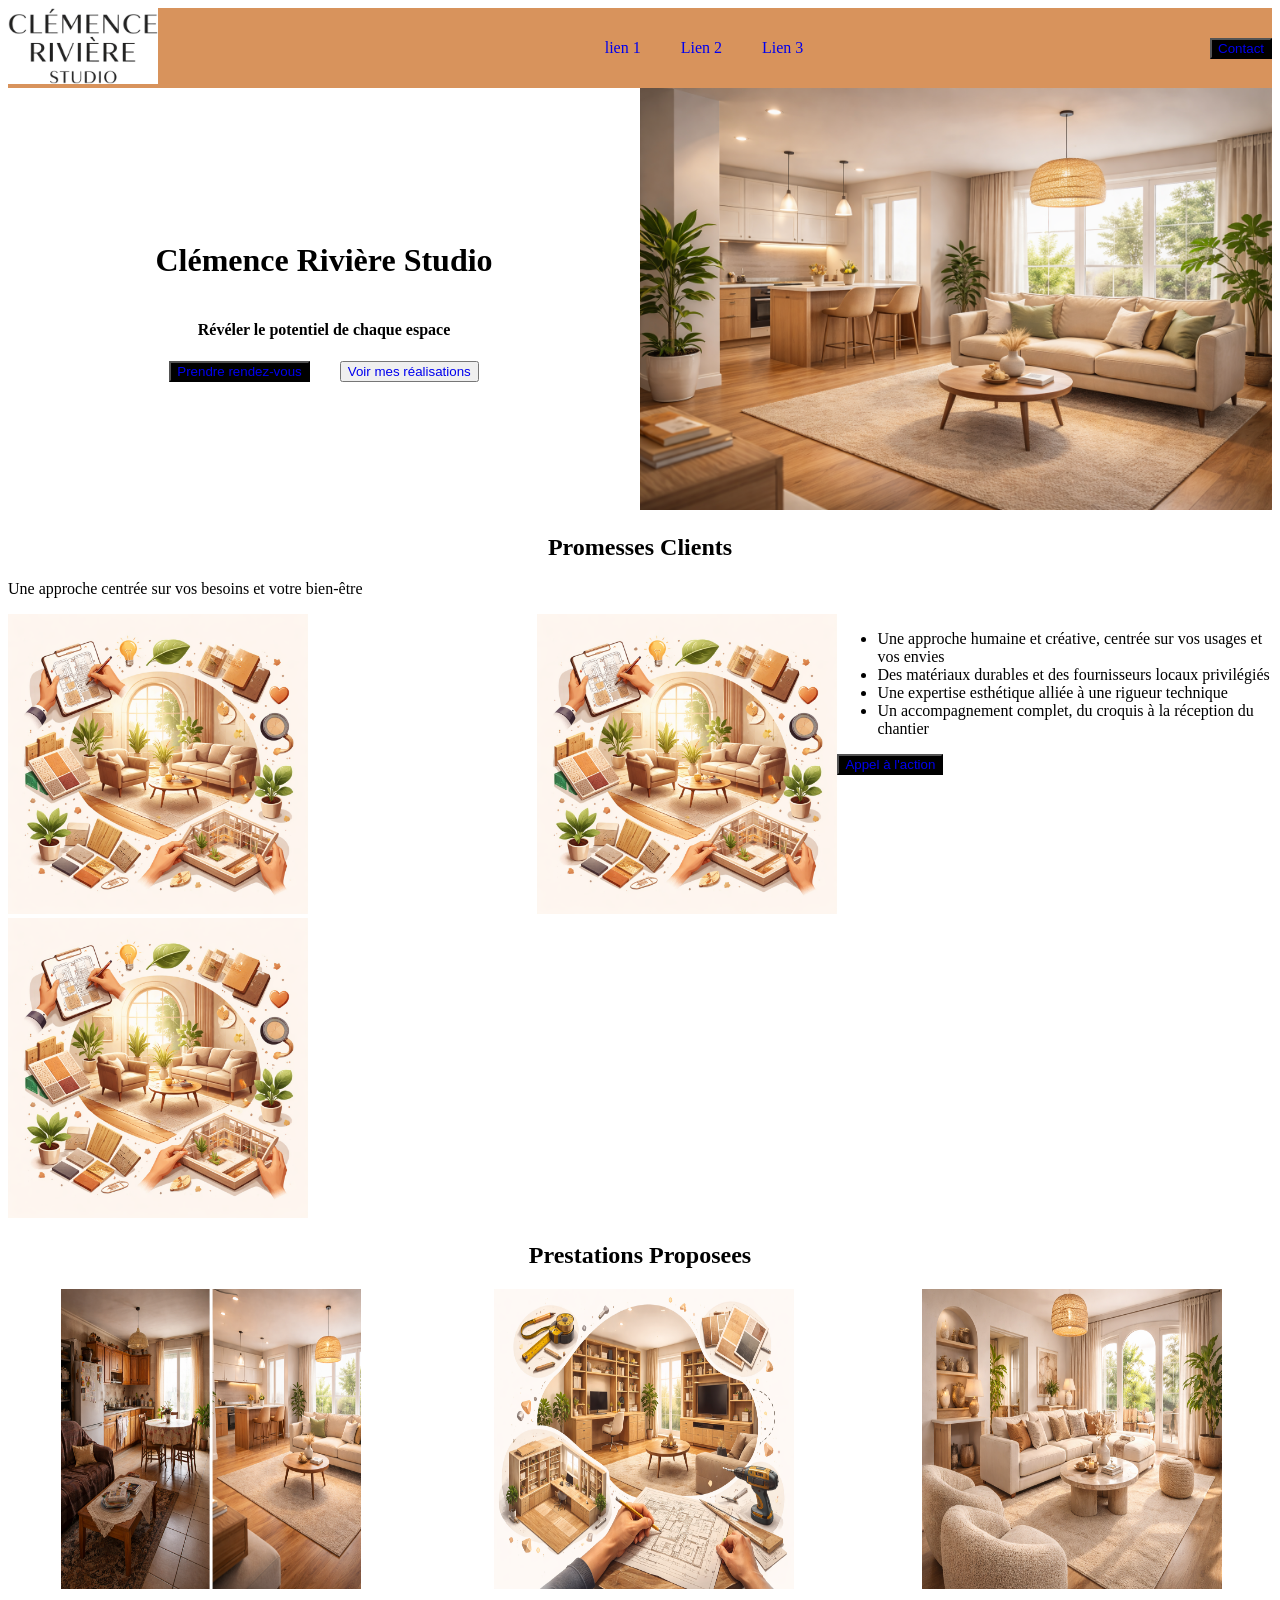
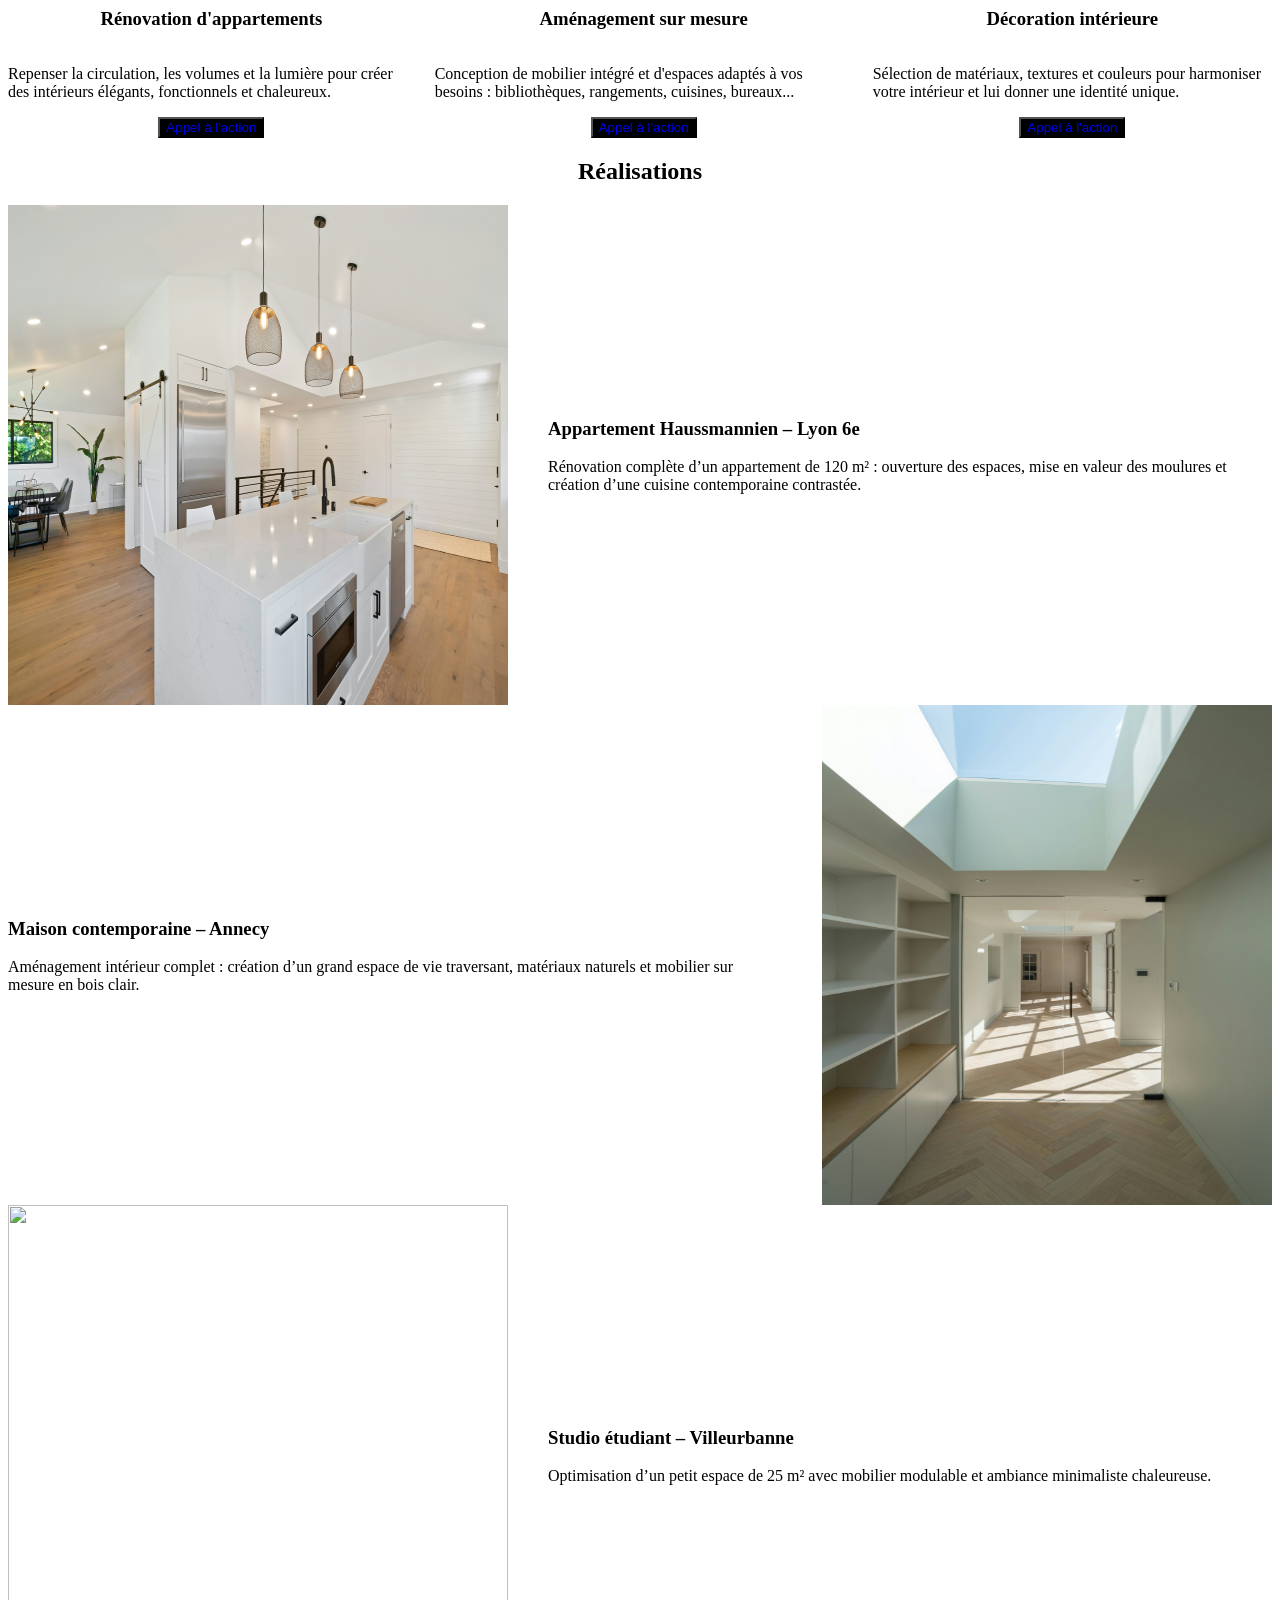
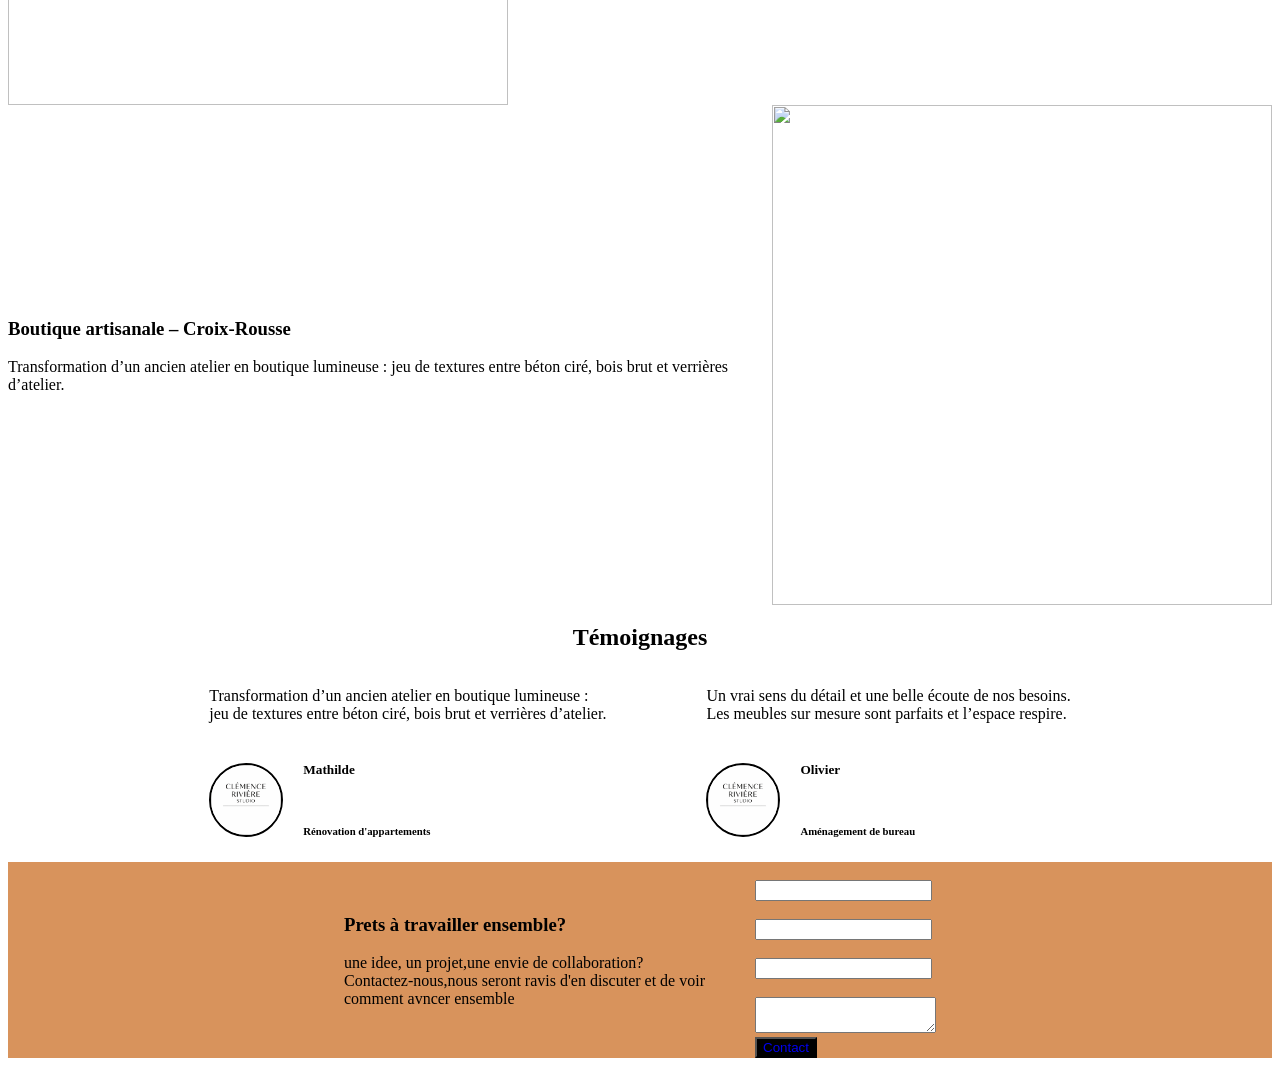
==== index.html @ 6f2c82a1 "UPDAT modification" ====
<!DOCTYPE html>
<html lang="en">

<head>
    <meta charset="UTF-8">
    <meta name="viewport" content="width=device-width, initial-scale=1.0">
    <title>Architecte d'intérieur
    </title>
    <link rel="stylesheet" href="style.css">
</head>

<body>
    <nav>
        <a href="">
            <img class="logo" src="assets/b04caaa8-b383-4279-b4bc-0460bbac8367.jpg" alt="">
        </a>
        <ul>
            <li><a href="#">lien 1</a></li>
            <li><a href="#">Lien 2</a></li>
            <li><a href="#">Lien 3</a></li>

        </ul>
        <button class="mk"><a href="#">Contact</a></button>
    </nav>

    <header>
        <div class="visuel">
            <h1>Clémence Rivière Studio</h1>
            <h4>Révéler le potentiel de chaque espace</h4>
            <div class="but">
                <button class="mk"><a href="#"> Prendre rendez-vous</a></button>
                <button><a href="#">Voir mes réalisations</a></button>
            </div>
        </div>
        <div  class="container-couverture">
            <img  class="couverture" src="assets/couverture.png" alt="">
        </div>

    </header>

    <main>
        <section>

            <h2>Promesses Clients</h2>
            <div class="pro-client">
            <p >Une approche centrée sur vos besoins et votre bien-être</p></div>
            <div class="prom-client">

                <div>
                    <img class="pc" src="assets/promesses.png" alt="">
                    <img class="pc" src="assets/promesses.png" alt="">
                </div>
                <img class="pc" src="assets/promesses.png" alt="">



                <div>
                    <ul>
                        <li>Une approche humaine et créative, centrée sur vos usages et vos envies</li>
                        <li>Des matériaux durables et des fournisseurs locaux privilégiés</li>
                        <li>Une expertise esthétique alliée à une rigueur technique</li>
                        <li>Un accompagnement complet, du croquis à la réception du chantier</li>
                    </ul>
                    <button class="mk"><a href="#"> Appel à l'action</a></button>
                </div>


            </div>
        </section>

        <section>
            <h2>Prestations Proposees</h2>
            <div class="latoile">
                <article class="card">
                    <img class="pc" src="assets/renovation.png" alt="">
                    <div class="fin">
                        <h3>Rénovation d'appartements</h3>
                        <p>Repenser la circulation, les volumes et la lumière pour créer des intérieurs élégants,
                            fonctionnels et chaleureux.</p>
                        <button class="mk"><a href="#"> Appel à l'action</a></button>
                    </div>




                </article>


                <article class="card">
                    <img class="pc" src="assets/amenagement.png" alt="">
                    <div class="fin">
                        <h3>Aménagement sur mesure</h3>
                        <p> Conception de mobilier intégré et d'espaces adaptés à vos besoins : bibliothèques,
                            rangements, cuisines, bureaux...</p>
                        <button class="mk"><a href="#"> Appel à l'action</a></button>

                    </div>




                </article>


                <article class="card">
                    <img class="pc" src="assets/decoration-interieur.png" alt="">
                    <div class="fin">
                        <h3>Décoration intérieure</h3>
                        <p>Sélection de matériaux, textures et couleurs pour harmoniser votre intérieur et lui donner
                            une identité unique.</p>
                        <button class="mk"><a href="#"> Appel à l'action</a></button>
                    </div>



                </article>




            </div>


        </section>




        <section>
            <h2>Réalisations</h2>

            <div class="r1">
                <img class="rphoto" src="assets/im3rd-media-FJZtZldA-uE-unsplash.jpg" alt="">
                <div class="m">
                    <h3>Appartement Haussmannien – Lyon 6e</h3>
                    <p>Rénovation complète d’un appartement de 120 m² : ouverture des espaces, mise en valeur des
                        moulures et création d’une cuisine contemporaine contrastée.</p>
                </div>


            </div>
            <div class="r1">
                <div class="m">
                    <h3> Maison contemporaine – Annecy</h3>
                    <p>Aménagement intérieur complet : création d’un grand espace de vie traversant, matériaux naturels
                        et mobilier sur mesure en bois clair.</p>
                </div>
                <img class="rphoto" src="assets/jean-luc-benazet-oOvzE2L-n1A-unsplash.jpg" alt="">



            </div>




            <div class="r1">
                <img class="rphoto" src="assets/hakim-menikh-lcoAS3tYlx4-unsplash.jpg" alt="">
                <div class="m">
                    <h3>Studio étudiant – Villeurbanne</h3>
                    <p>Optimisation d’un petit espace de 25 m² avec mobilier modulable et ambiance minimaliste
                        chaleureuse.</p>
                </div>
            </div>



            <div class="r1">
                <div class="m">
                    <h3> Boutique artisanale – Croix-Rousse</h3>
                    <p>Transformation d’un ancien atelier en boutique lumineuse : jeu de textures entre béton ciré, bois
                        brut et verrières d’atelier.</p>
                </div>
                <img class="rphoto" src="assets/tem-rysh-F6-U5fGAOik-unsplash.jpg" alt="">



            </div>










        </section>

        <section>
            <h2>Témoignages</h2>

            <div class="essaie">
                <div>
                    <p>Transformation d’un ancien atelier en boutique lumineuse : <br> jeu de textures entre béton ciré,
                        bois brut et verrières d’atelier.</p>


                    <div class="action">

                        <img id="avatar" src="assets/logo.png">
                        <div class="tem">
                            <h5>Mathilde</h5>
                            <h6>Rénovation d'appartements</h6>
                        </div>
                    </div>


                </div>

                <div>
                    <p>Un vrai sens du détail et une belle écoute de nos besoins. <br> Les meubles sur mesure sont
                        parfaits et l’espace respire.</p>


                    <div class="action">

                        <img id="avatar" src="assets/logo.png">
                        <div class="tem">
                            <h5>Olivier</h5>
                            <h6>Aménagement de bureau</h6>
                        </div>
                    </div>


                </div>

            </div>
        </section>


    </main>

    <footer>
        <div>
            <h3>Prets à travailler ensemble?</h3>
            <p>une idee, un projet,une envie de collaboration?<br>Contactez-nous,nous seront ravis d'en discuter et de
                voir <br>comment avncer ensemble </p>
        </div>

        <div>
            <form action="traitement" method="post">

                <label for="nom"></label><br>
                <input type="text" id="nom" name="nom"><br>
                <label for="telephone"></label><br>
                <input type="number"><br>

                <label for="email"></label><br>
                <input type="email" id="email" name="email"><br>

                <label for="message"></label><br>
                <textarea id="message" name="message"></textarea><br>
                <button class="mk"><a href="#">Contact</a></button>
        </div>


    </footer>



</body>

</html>
---- style.css ----
.logo {
    width: 150px;
    height: auto;
}


nav{

    background-color: #D8935C;
    display: flex;
   flex-direction: row;
   justify-content: space-between;
    align-items: center;
    padding: 0;
   

}

nav ul{
    display: flex;
    gap: 40px;
    list-style: none;
}
a{
    text-decoration: none;
}
.mk{
    background-color: black;
    color: white;
}
header{
    display: flex;
    align-items: center;
    justify-content: space-between;
}
.couverture{
  width:100%;
  height: 50%;
  
}
.but{
    display: flex;
    flex-direction: row;
    gap: 30px;
}
.visuel{
    display: flex;
    flex-direction: column;
    width: 100%;
   height: 50%;
   align-items: center;
}

 .container-couverture{
    width: 100%;
}
.pc{
    width: 300px;
    height: 300px;
}
h2{
    text-align: center;
}

.prom-client{
    display: flex;
    flex-direction: row;
}

.fin{
    display: flex;
flex-direction: column;
align-items: center;

}

.card{
    display: flex;
    flex-direction: column;
    align-items: center
}

.latoile{
    display: flex;
    flex-direction: row;
    gap: 20px;
}



.r1{
    display: flex;
    flex-direction: row;
    gap: 40px;
    align-items: center

}
.rphoto{
    width: 500px;
    height: 500px;
}


#avatar{
   width: 70px;
   border-radius: 50%;
   border: 2px solid black;
}



   .action{
    display: flex;
   flex-direction: row;
   align-items: center;
   gap: 20px;
   }

   .tem{
    display: flex;
    flex-direction: column;
   }

   .essaie{
    display: flex;   
    gap: 100px;
    justify-content: center;
   }


footer{
display: flex;
gap: 50px;
align-items: center;
    justify-content: center;
    background-color:  #D8935C;
}
.pro-client{
    align-items: center;
}
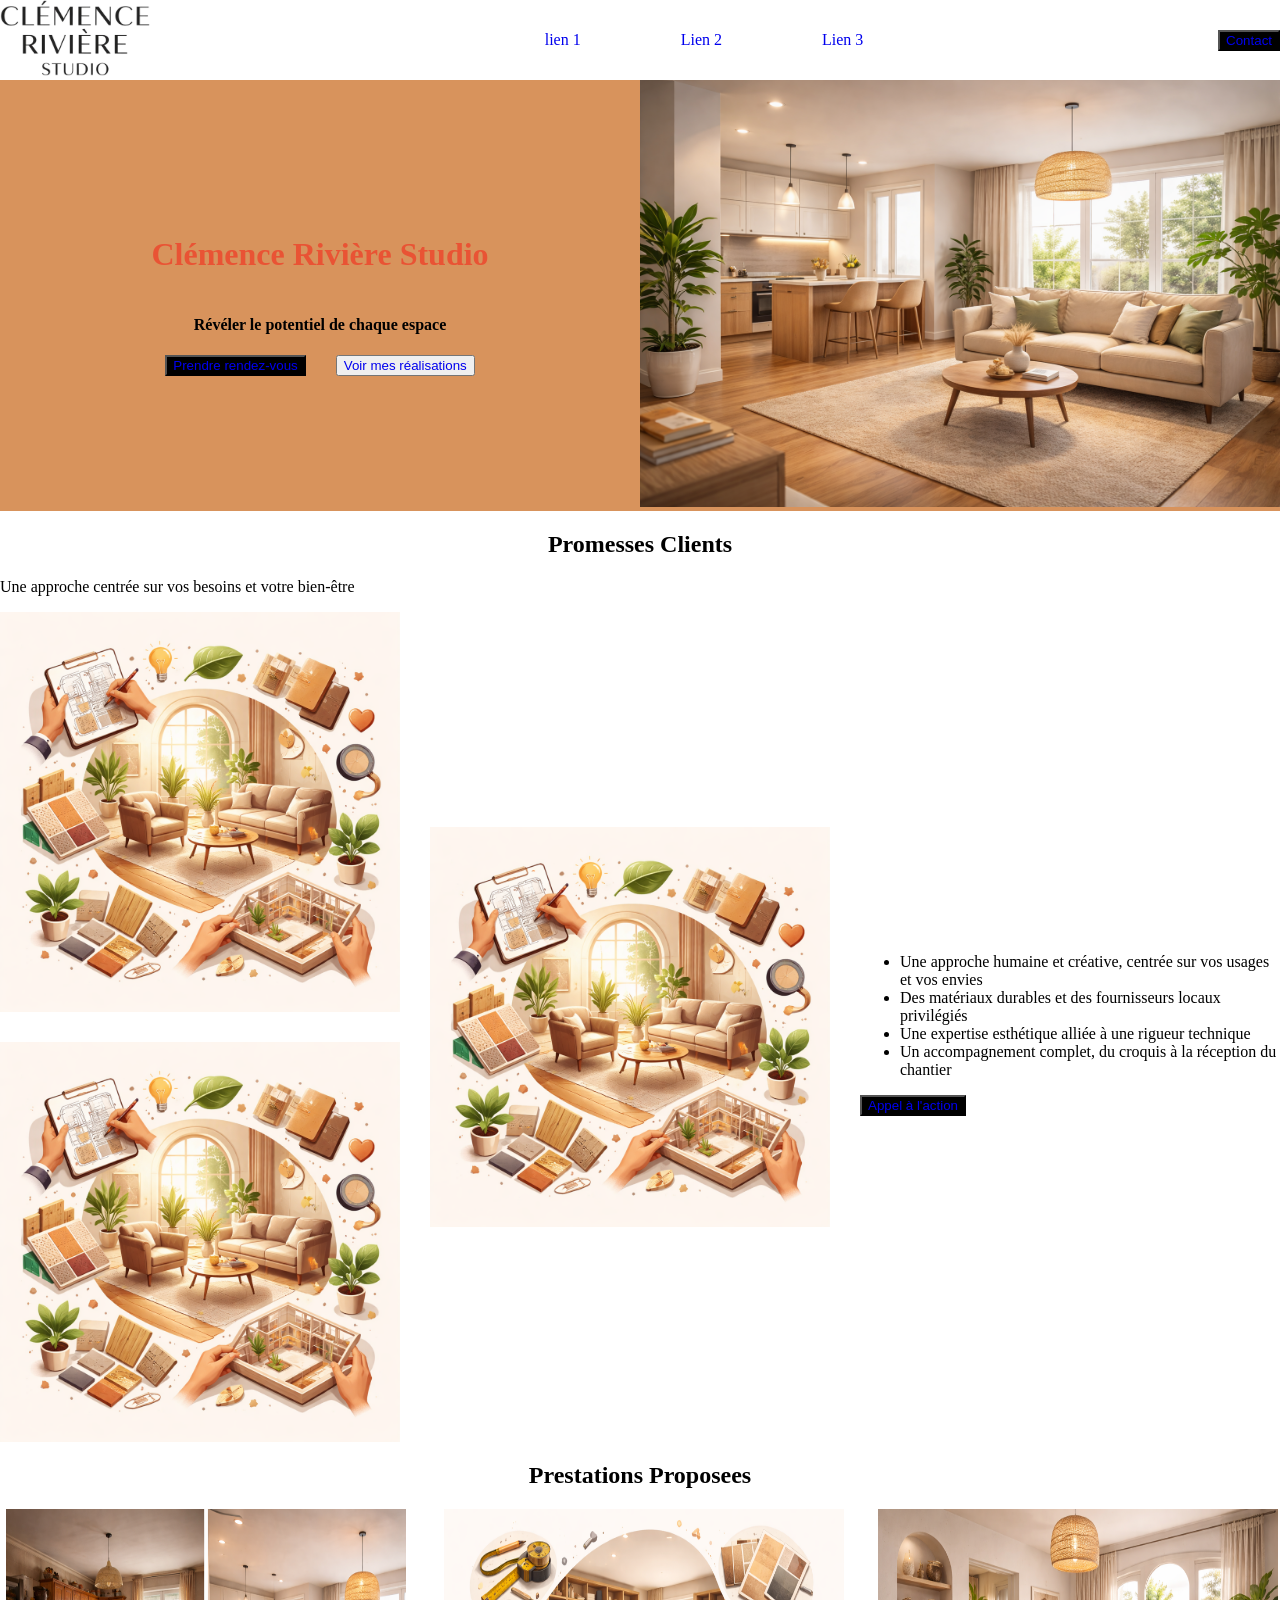
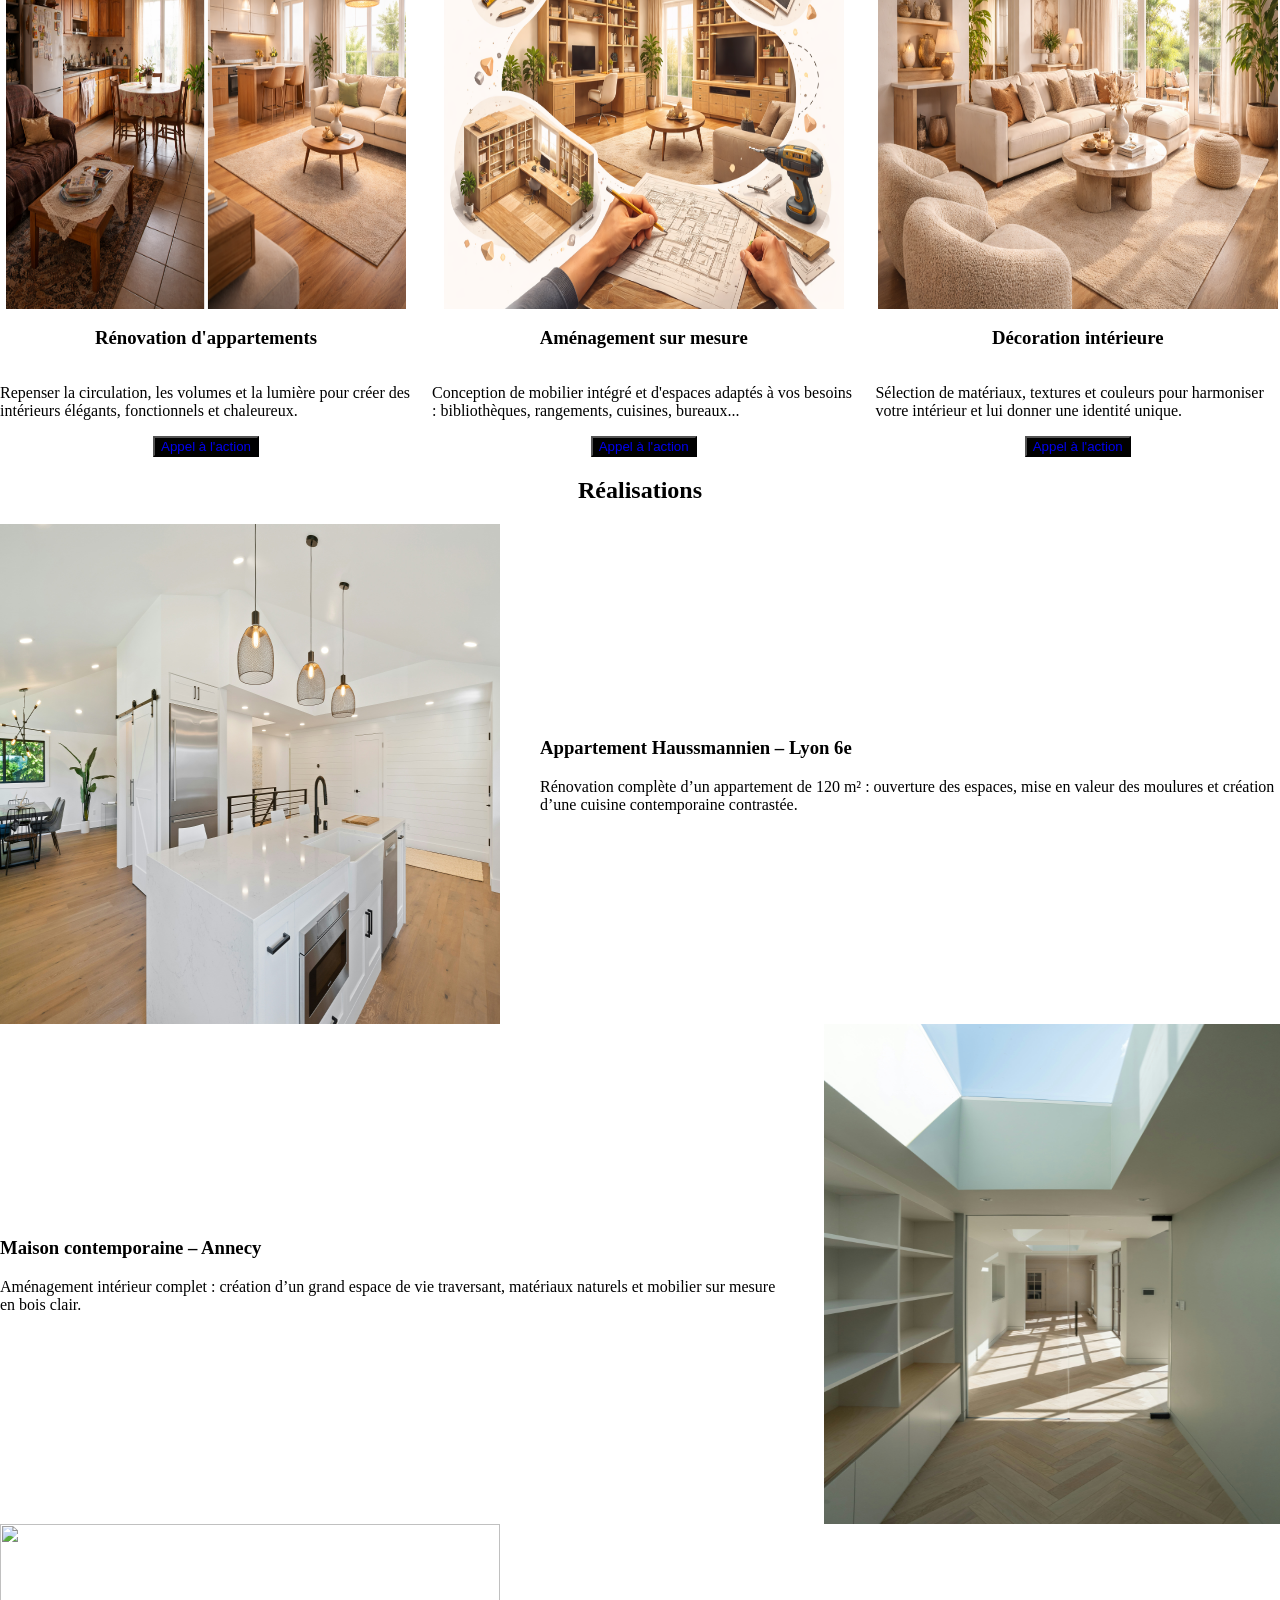
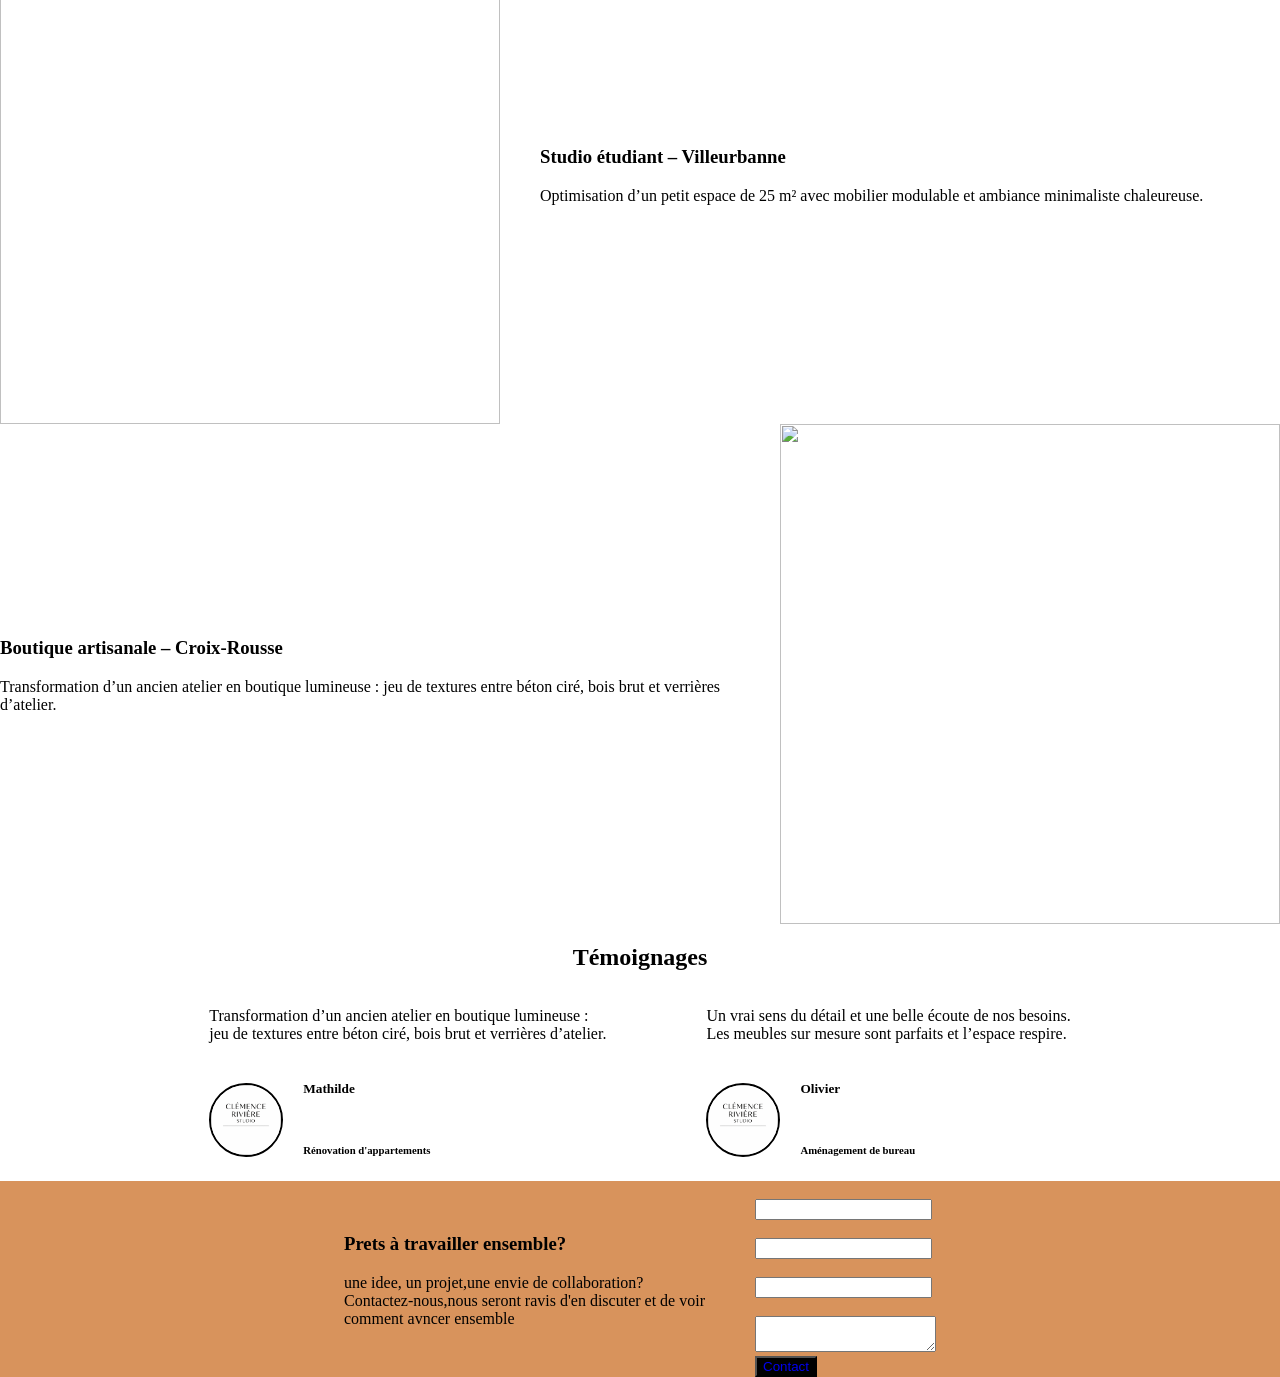
==== commit c9c2f775: "new" ====
--- a/index.html
+++ b/index.html
@@ -46,7 +46,7 @@
             <p >Une approche centrée sur vos besoins et votre bien-être</p></div>
             <div class="prom-client">
 
-                <div>
+                <div class="im-promesse">
                     <img class="pc" src="assets/promesses.png" alt="">
                     <img class="pc" src="assets/promesses.png" alt="">
                 </div>
--- a/style.css
+++ b/style.css
@@ -1,3 +1,14 @@
+body{
+    margin: 0;
+}
+
+h1,h2,h3,h4,h5,h6{
+    font-family: Cormorant Garamond;
+}
+header h1{
+    color: rgba(255, 0, 0, 0.436);
+}
+
 .logo {
     width: 150px;
     height: auto;
@@ -6,7 +17,7 @@
 
 nav{
 
-    background-color: #D8935C;
+   
     display: flex;
    flex-direction: row;
    justify-content: space-between;
@@ -18,7 +29,7 @@
 
 nav ul{
     display: flex;
-    gap: 40px;
+    gap: 100px;
     list-style: none;
 }
 a{
@@ -28,10 +39,14 @@
     background-color: black;
     color: white;
 }
+button: hover{
+    color:#D8935C ;
+}
 header{
     display: flex;
     align-items: center;
     justify-content: space-between;
+    background-color: #D8935C;
 }
 .couverture{
   width:100%;
@@ -55,8 +70,8 @@
     width: 100%;
 }
 .pc{
-    width: 300px;
-    height: 300px;
+    width: 400px;
+    height: 400px;
 }
 h2{
     text-align: center;
@@ -65,6 +80,13 @@
 .prom-client{
     display: flex;
     flex-direction: row;
+        align-items: center;
+        gap: 30px;
+}
+.im-promesse{
+    display: flex;
+    flex-direction: column;
+gap: 30px;
 }
 
 .fin{
@@ -137,4 +159,11 @@
 }
 .pro-client{
     align-items: center;
-}+}
+
+a:hover{
+    background-color: #D8935C;
+    
+}
+
+
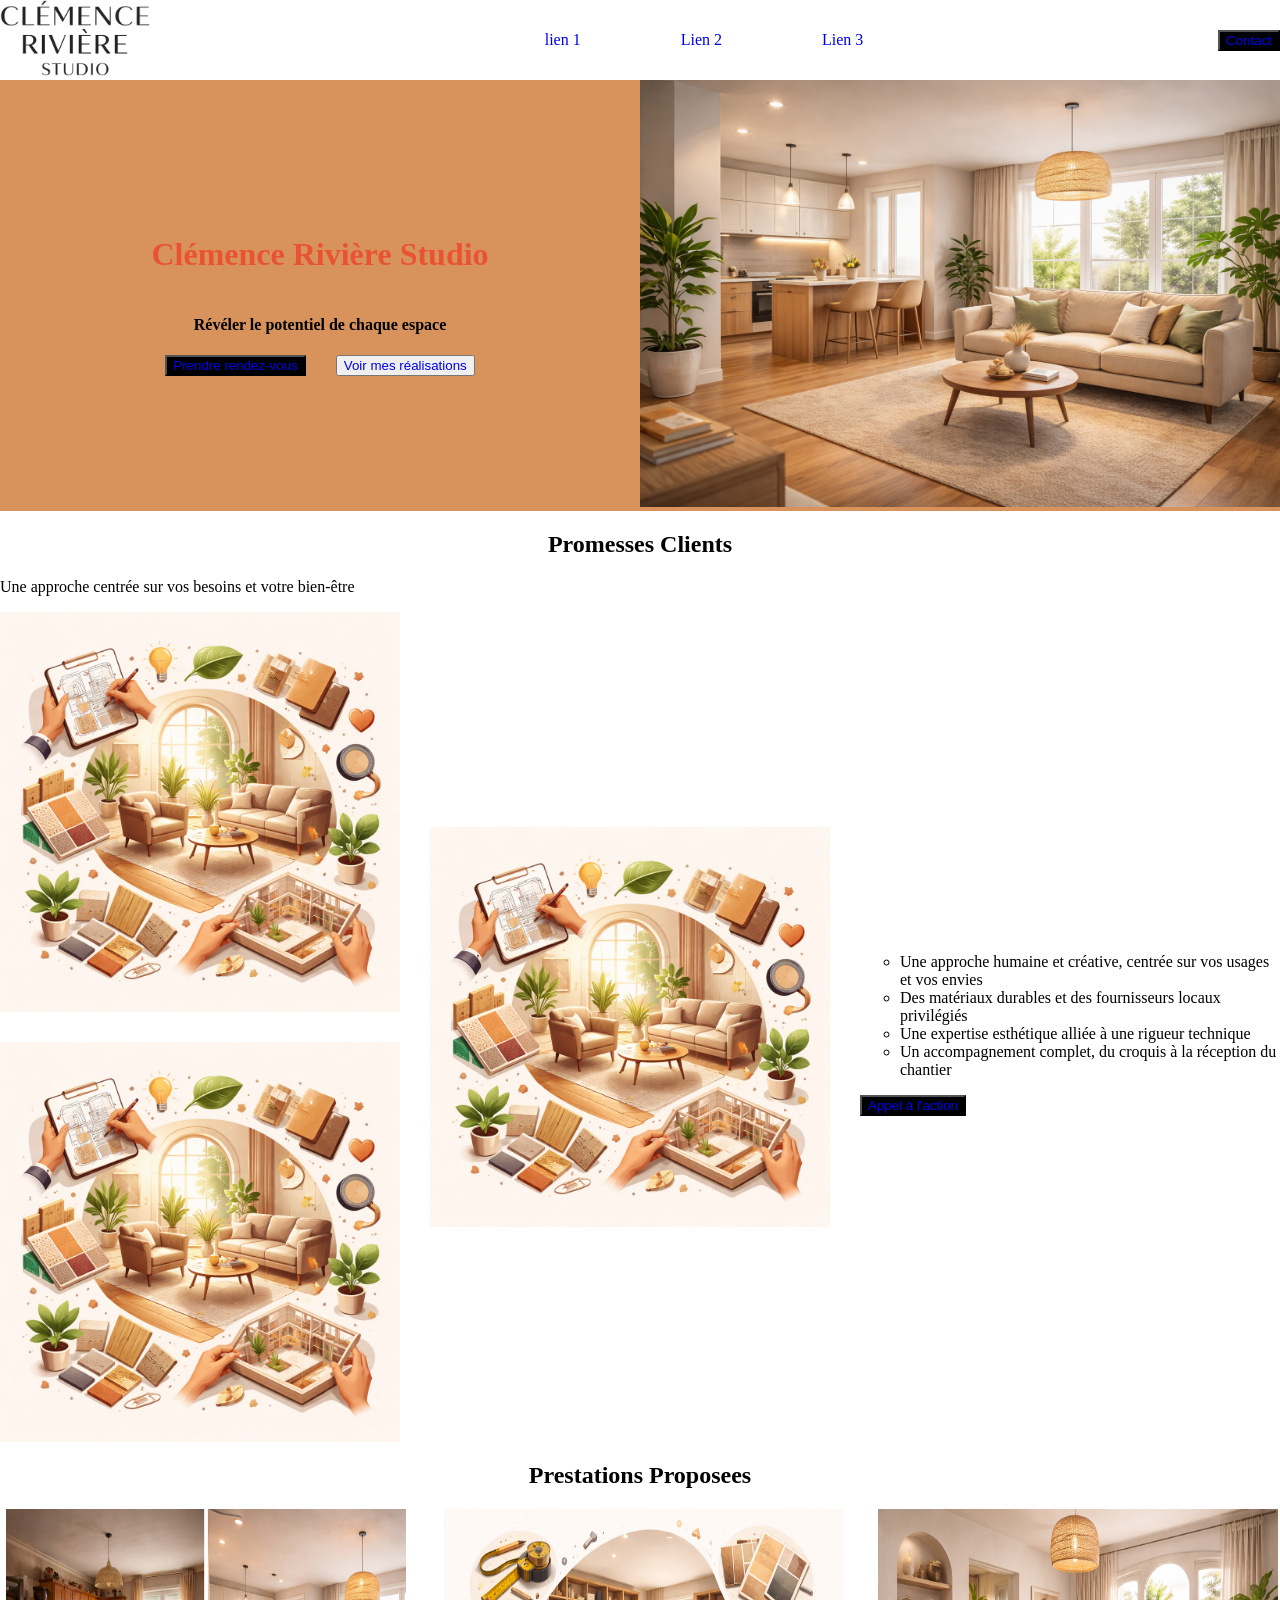
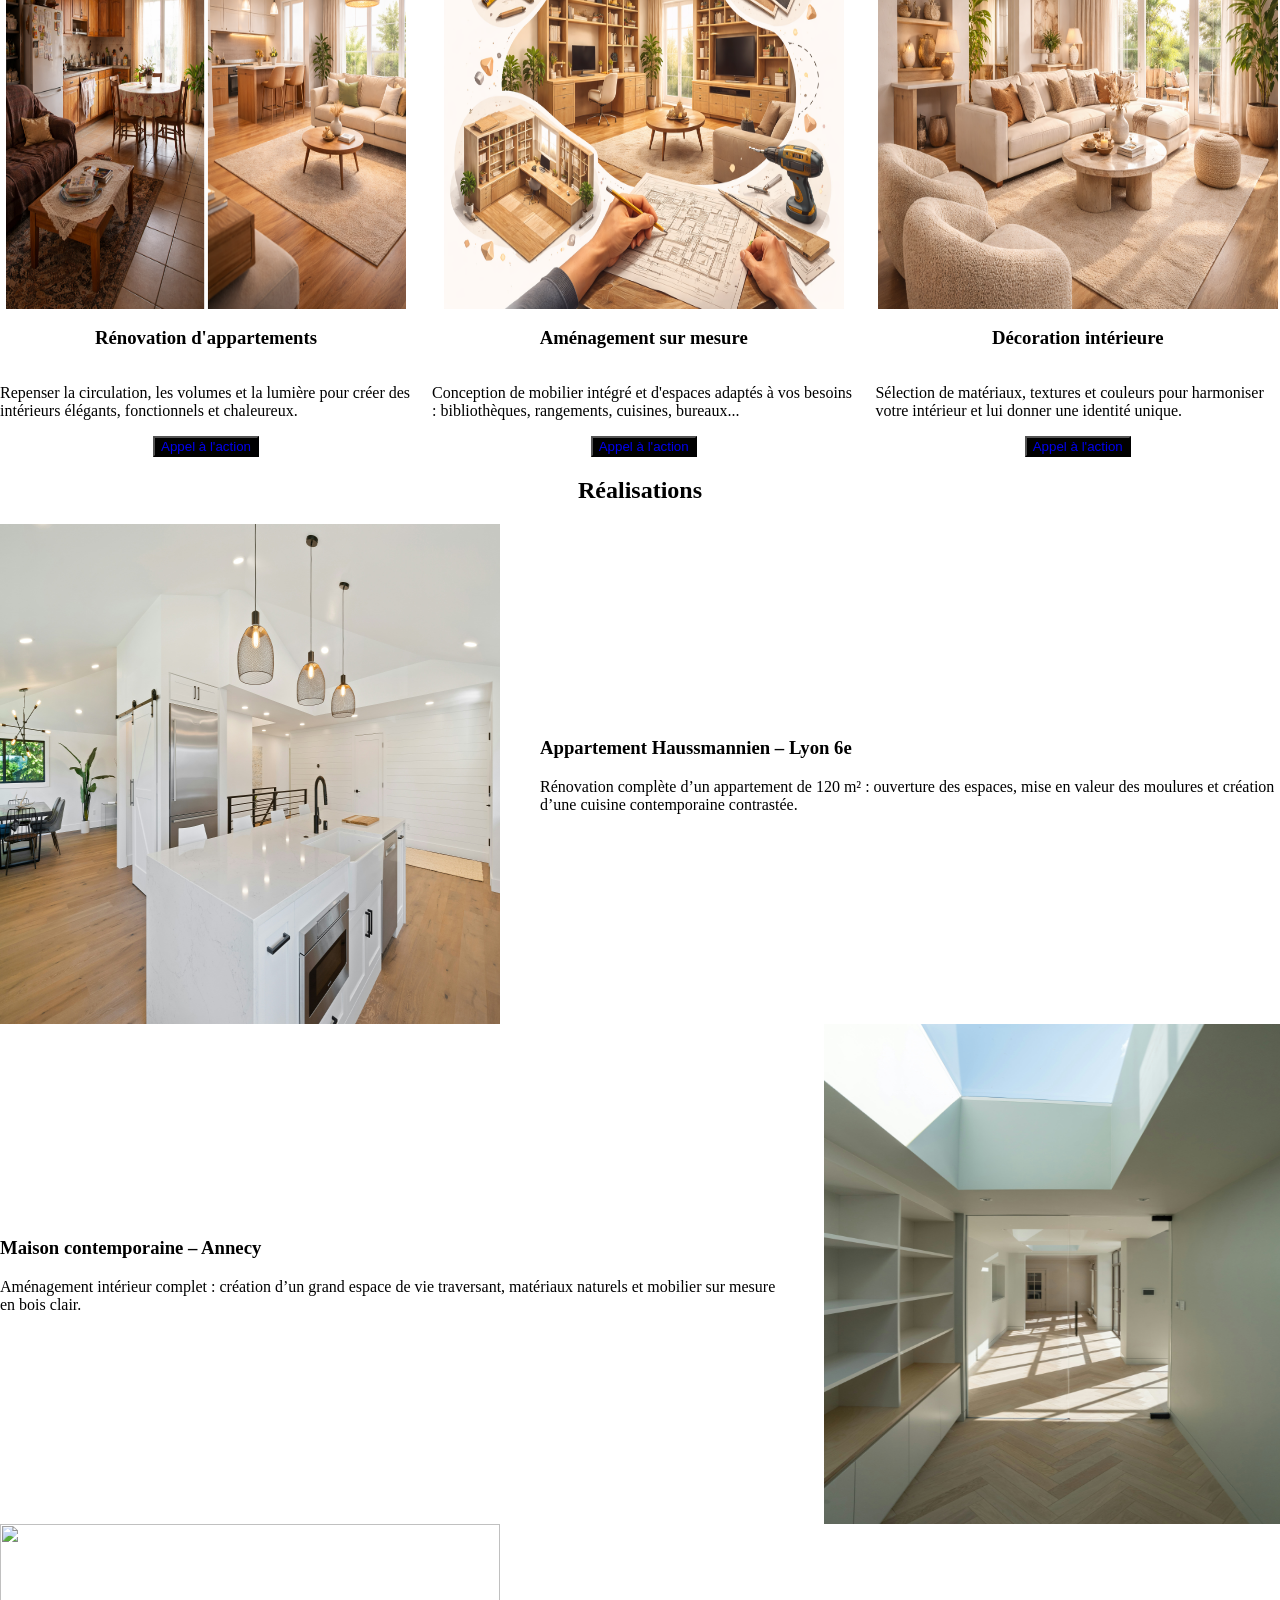
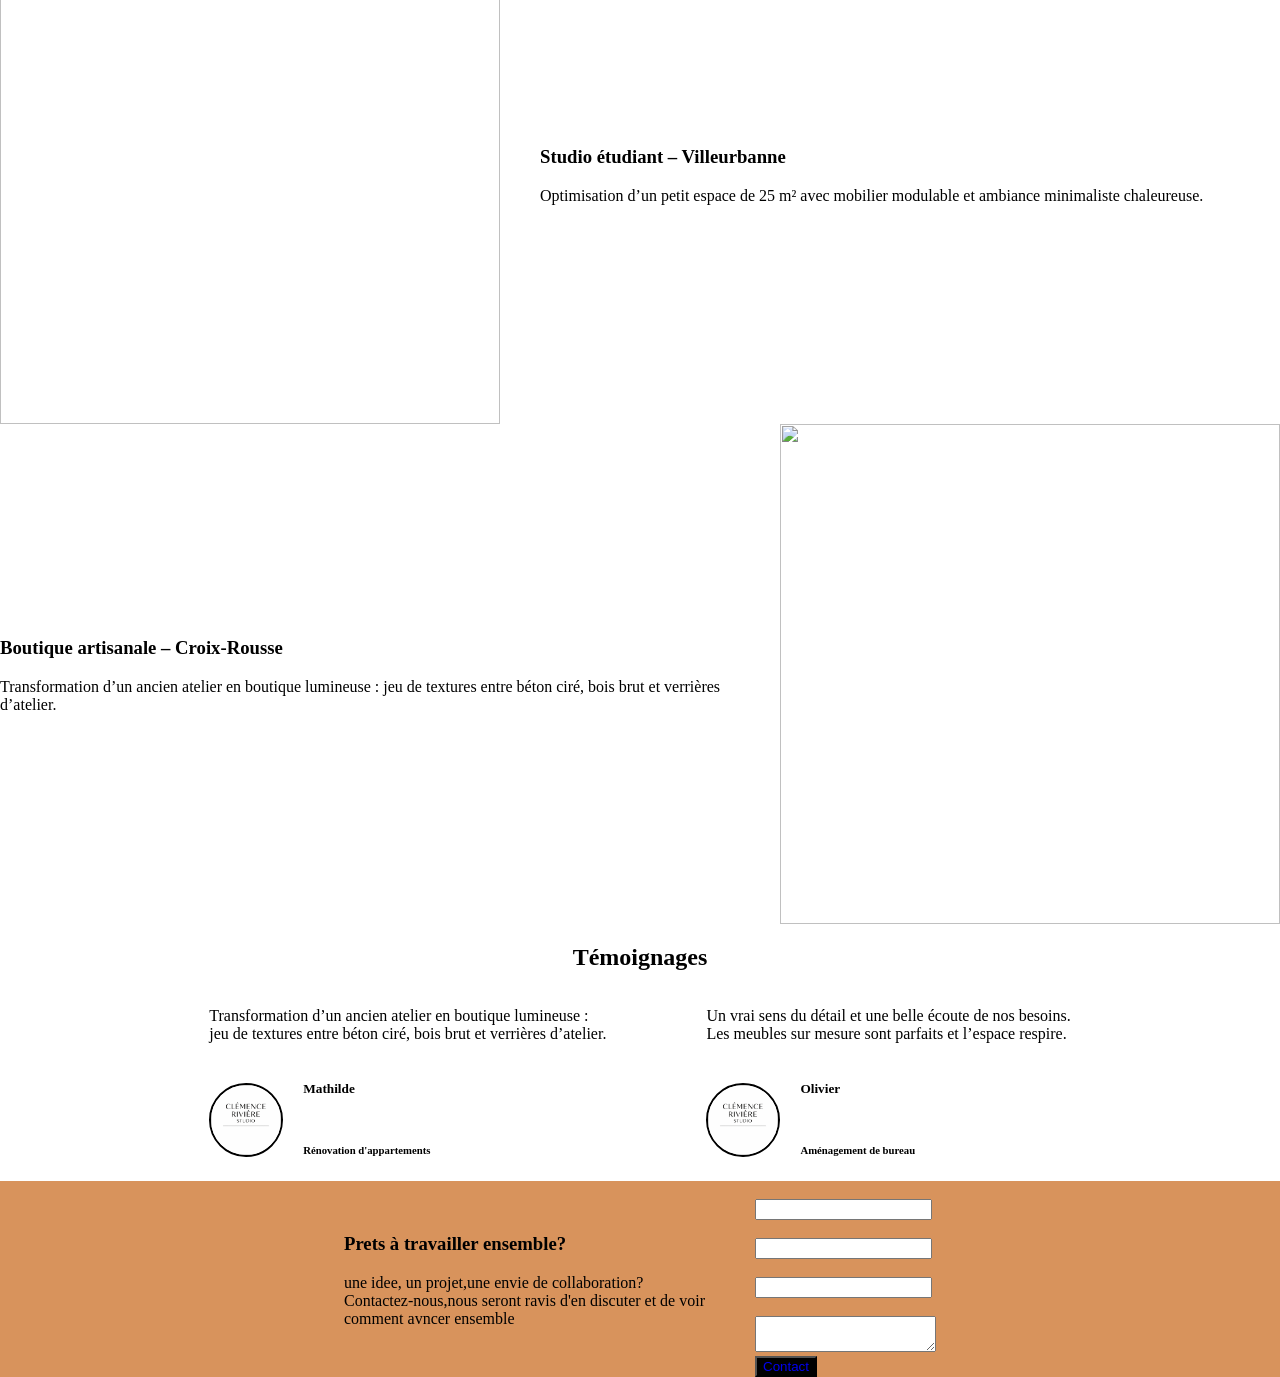
==== commit 2bb76e8b: "NEW correction" ====
--- a/index.html
+++ b/index.html
@@ -54,7 +54,7 @@
 
 
 
-                <div>
+                <div class="liste">
                     <ul>
                         <li>Une approche humaine et créative, centrée sur vos usages et vos envies</li>
                         <li>Des matériaux durables et des fournisseurs locaux privilégiés</li>
--- a/style.css
+++ b/style.css
@@ -39,9 +39,7 @@
     background-color: black;
     color: white;
 }
-button: hover{
-    color:#D8935C ;
-}
+
 header{
     display: flex;
     align-items: center;
@@ -73,6 +71,7 @@
     width: 400px;
     height: 400px;
 }
+
 h2{
     text-align: center;
 }
@@ -88,6 +87,10 @@
     flex-direction: column;
 gap: 30px;
 }
+ 
+.liste ul{
+ list-style-type: circle;
+ }
 
 .fin{
     display: flex;
@@ -95,6 +98,7 @@
 align-items: center;
 
 }
+
 
 .card{
     display: flex;
@@ -166,4 +170,3 @@
     
 }
 
-
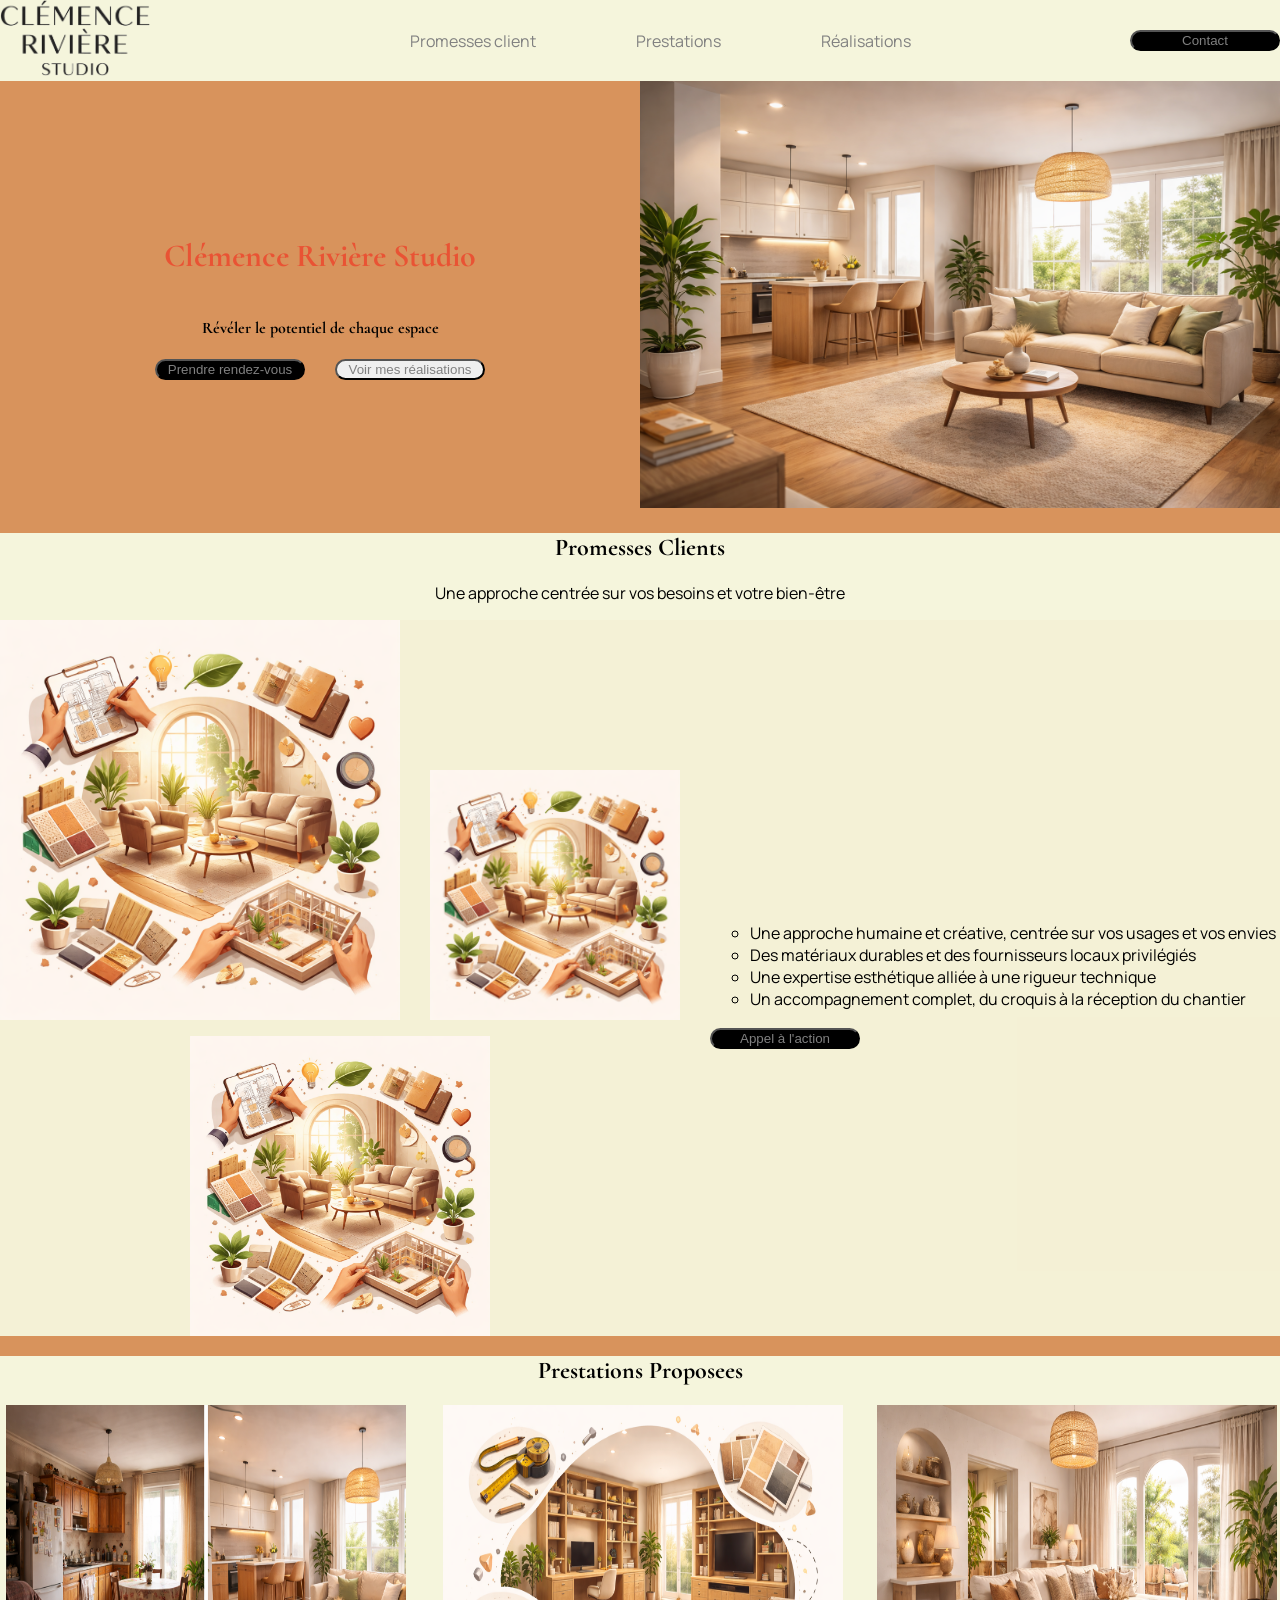
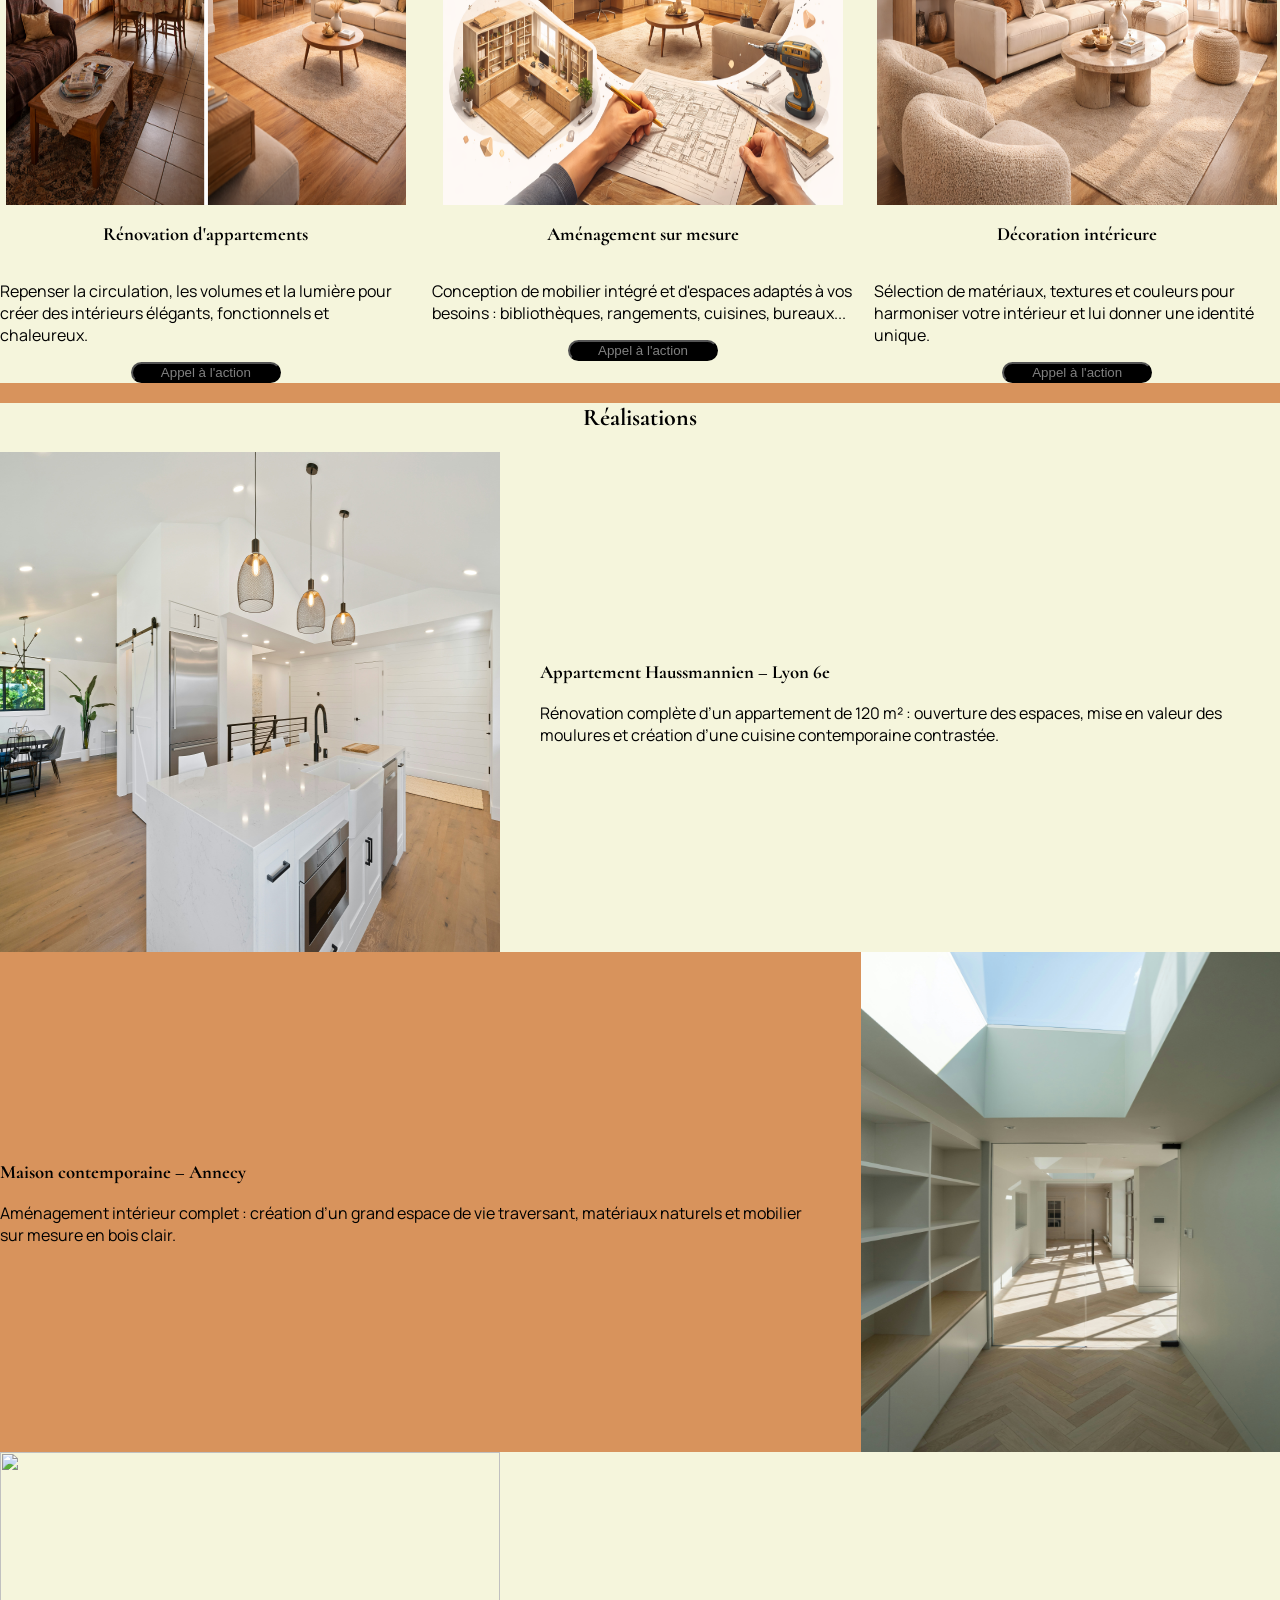
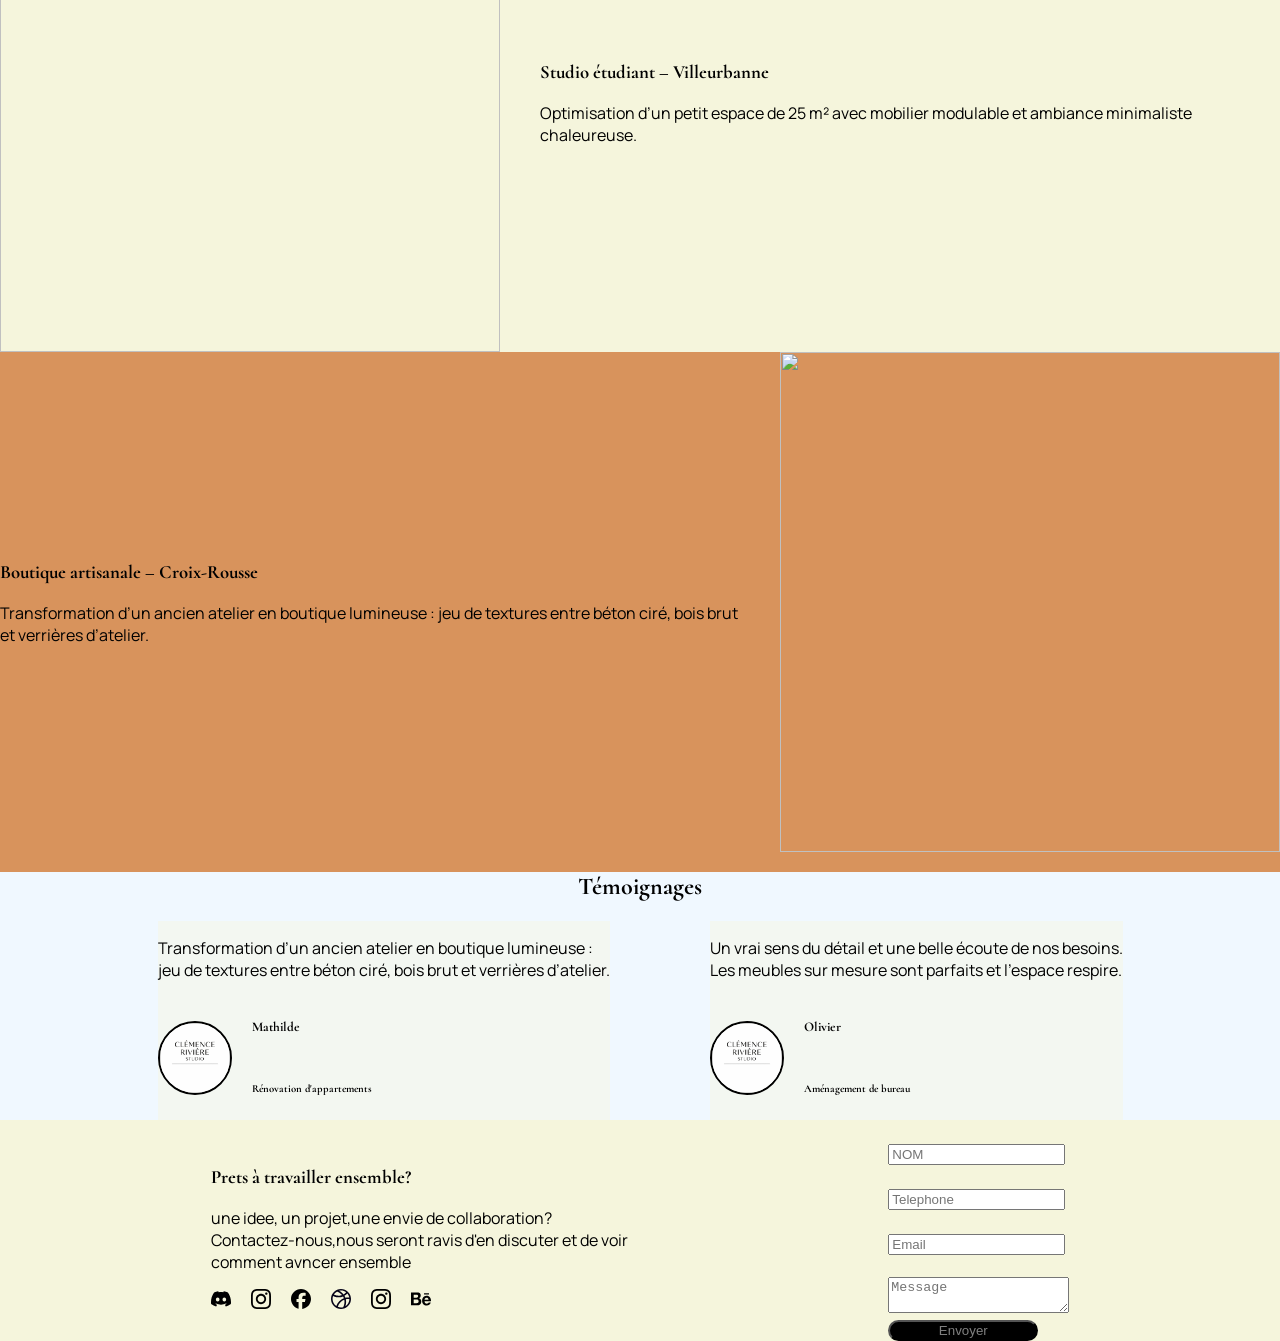
==== commit 16d58076: "new" ====
--- a/index.html
+++ b/index.html
@@ -12,15 +12,15 @@
 <body>
     <nav>
         <a href="">
-            <img class="logo" src="assets/b04caaa8-b383-4279-b4bc-0460bbac8367.jpg" alt="">
+            <img class="logo" src="assets/logo archi transparent (1).png" alt="">
         </a>
         <ul>
-            <li><a href="#">lien 1</a></li>
-            <li><a href="#">Lien 2</a></li>
-            <li><a href="#">Lien 3</a></li>
+            <li><a href="#section1">Promesses client</a></li>
+            <li><a href="#section2">Prestations</a></li>
+            <li><a href="#section3">Réalisations</a></li>
 
         </ul>
-        <button class="mk"><a href="#">Contact</a></button>
+        <button class="mk"><a href="#contact">Contact</a></button>
     </nav>
 
     <header>
@@ -39,18 +39,21 @@
     </header>
 
     <main>
-        <section>
-
+        <section id="section1">
+<div class="color-section2">
             <h2>Promesses Clients</h2>
             <div class="pro-client">
-            <p >Une approche centrée sur vos besoins et votre bien-être</p></div>
+            <p class="text-pro">Une approche centrée sur vos besoins et votre bien-être</p></div>
             <div class="prom-client">
 
+               <div class="im-pro">
                 <div class="im-promesse">
                     <img class="pc" src="assets/promesses.png" alt="">
-                    <img class="pc" src="assets/promesses.png" alt="">
-                </div>
-                <img class="pc" src="assets/promesses.png" alt="">
+                    <img class="pc2" src="assets/promesses.png" alt="">
+                </div>
+                <img class="pc1" src="assets/promesses.png" alt="">
+
+                </div>
 
 
 
@@ -66,9 +69,12 @@
 
 
             </div>
-        </section>
-
-        <section>
+
+            </div>
+        </section>
+
+        <section id="section2">
+            <div class="color-section2">
             <h2>Prestations Proposees</h2>
             <div class="latoile">
                 <article class="card">
@@ -120,14 +126,16 @@
 
             </div>
 
-
-        </section>
-
-
-
-
-        <section>
+</div>
+        </section>
+
+
+
+
+        <section id="section3">
+            <div class="color-re">
             <h2>Réalisations</h2>
+
 
             <div class="r1">
                 <img class="rphoto" src="assets/im3rd-media-FJZtZldA-uE-unsplash.jpg" alt="">
@@ -136,7 +144,7 @@
                     <p>Rénovation complète d’un appartement de 120 m² : ouverture des espaces, mise en valeur des
                         moulures et création d’une cuisine contemporaine contrastée.</p>
                 </div>
-
+</div>
 
             </div>
             <div class="r1">
@@ -152,7 +160,7 @@
             </div>
 
 
-
+<div class="color-re">
 
             <div class="r1">
                 <img class="rphoto" src="assets/hakim-menikh-lcoAS3tYlx4-unsplash.jpg" alt="">
@@ -162,7 +170,7 @@
                         chaleureuse.</p>
                 </div>
             </div>
-
+</div>
 
 
             <div class="r1">
@@ -188,11 +196,11 @@
 
         </section>
 
-        <section>
+        <section class="promesses">
             <h2>Témoignages</h2>
 
             <div class="essaie">
-                <div>
+                <div class="temoi-bc">
                     <p>Transformation d’un ancien atelier en boutique lumineuse : <br> jeu de textures entre béton ciré,
                         bois brut et verrières d’atelier.</p>
 
@@ -209,7 +217,7 @@
 
                 </div>
 
-                <div>
+                <div class="temoi-bc">
                     <p>Un vrai sens du détail et une belle écoute de nos besoins. <br> Les meubles sur mesure sont
                         parfaits et l’espace respire.</p>
 
@@ -237,24 +245,38 @@
             <h3>Prets à travailler ensemble?</h3>
             <p>une idee, un projet,une envie de collaboration?<br>Contactez-nous,nous seront ravis d'en discuter et de
                 voir <br>comment avncer ensemble </p>
+                <div class="action">
+                    
+                       <a href="https:.discorde.com"><img id="avat" src="icons/icons/discord.svg"></a> 
+                       <a href="https:.instagram.com"><img id="avat" src="icons/icons/instagram.svg"></a>
+                        <a href="https:.facebook.com"><img id="avat" src="icons/icons/facebook.svg"></a>
+                        <a href="https://dribbble.com/"><img id="avat" src="icons/icons/dribbble.svg"></a>
+                       <a href="https:.instagram.com"><img id="avat" src="icons/icons/instagram.svg"></a> 
+                       <a href="https:.behance.com"><img id="avat" src="icons/icons/behance.svg"></a> 
+                    </div>
+                        
+                        </div>
+                        
+
+
+        
+
+        <div id="contact">
+            <form action="traitement" method="post">
+
+                <label for="nom"></label><br>
+                <input type="text" id="nom" name="nom" placeholder="NOM"><br>
+                <label for="telephone"></label><br>
+                <input type="number" placeholder="Telephone"><br>
+
+                <label for="email"></label><br>
+                <input type="email" id="email" name="email" placeholder="Email"><br>
+
+                <label for="message"></label><br>
+                <textarea id="message" name="message" placeholder="Message"></textarea><br>
+                <button class="mk"><a href="#">Envoyer</a></button>
         </div>
 
-        <div>
-            <form action="traitement" method="post">
-
-                <label for="nom"></label><br>
-                <input type="text" id="nom" name="nom"><br>
-                <label for="telephone"></label><br>
-                <input type="number"><br>
-
-                <label for="email"></label><br>
-                <input type="email" id="email" name="email"><br>
-
-                <label for="message"></label><br>
-                <textarea id="message" name="message"></textarea><br>
-                <button class="mk"><a href="#">Contact</a></button>
-        </div>
-
 
     </footer>
 
--- a/style.css
+++ b/style.css
@@ -1,13 +1,19 @@
+@import url('https://fonts.googleapis.com/css2?family=Cormorant:ital,wght@0,300..700;1,300..700&family=Manrope:wght@200..800&display=swap');
+
 body{
     margin: 0;
+    font-family: "Manrope", sans-serif;
+    background-color: #D8935C;
+    
 }
 
 h1,h2,h3,h4,h5,h6{
-    font-family: Cormorant Garamond;
+    font-family: "Cormorant", serif;
 }
 header h1{
     color: rgba(255, 0, 0, 0.436);
 }
+
 
 .logo {
     width: 150px;
@@ -15,6 +21,7 @@
 }
 
 
+
 nav{
 
    
@@ -23,28 +30,35 @@
    justify-content: space-between;
     align-items: center;
     padding: 0;
-   
-
-}
+    position: sticky;
+    top: 0;
+   z-index: 1000;
+   background-color: beige;
+
+}
+
 
 nav ul{
     display: flex;
     gap: 100px;
     list-style: none;
 }
+
+
 a{
     text-decoration: none;
+    color: grey;
 }
 .mk{
     background-color: black;
-    color: white;
+    
 }
 
 header{
     display: flex;
     align-items: center;
     justify-content: space-between;
-    background-color: #D8935C;
+   
 }
 .couverture{
   width:100%;
@@ -81,11 +95,20 @@
     flex-direction: row;
         align-items: center;
         gap: 30px;
+        background-color: #d8945c0d;
 }
 .im-promesse{
     display: flex;
-    flex-direction: column;
+    flex-direction: row;
 gap: 30px;
+align-items: flex-end;
+}
+
+.im-pro{
+    display: flex;
+    flex-direction: column;
+    gap: 16px;
+    align-items: center;
 }
  
 .liste ul{
@@ -118,8 +141,12 @@
     display: flex;
     flex-direction: row;
     gap: 40px;
-    align-items: center
-
+    align-items: center;
+    
+
+}
+.color-re{
+    background-color: beige;
 }
 .rphoto{
     width: 500px;
@@ -132,7 +159,11 @@
    border-radius: 50%;
    border: 2px solid black;
 }
-
+#avat{
+   width: 20px;
+   border-radius: 10%;
+   
+}
 
 
    .action{
@@ -145,6 +176,9 @@
    .tem{
     display: flex;
     flex-direction: column;
+   }
+   .temoi-bc{
+    background-color: rgba(245, 245, 220, 0.409);
    }
 
    .essaie{
@@ -160,13 +194,42 @@
 align-items: center;
     justify-content: center;
     background-color:  #D8935C;
+    justify-content: space-evenly;
+    height: ;
+    background-color: beige;
 }
 .pro-client{
-    align-items: center;
+    text-align: center;
 }
 
 a:hover{
     background-color: #D8935C;
     
 }
-
+.pc1{
+    width: 300px;
+    height: 300px;
+}
+
+.pc2{
+    width: 250px;
+    height: 250px;
+}
+
+.promesses{
+    background-color: aliceblue;
+}
+
+.Prestations{
+    background-color: rgba(128, 128, 128, 0.363);
+}
+
+.color-section2{
+    background-color:beige ;
+}
+
+button{
+    width: 150px;
+    border-radius: 20px;
+    
+}
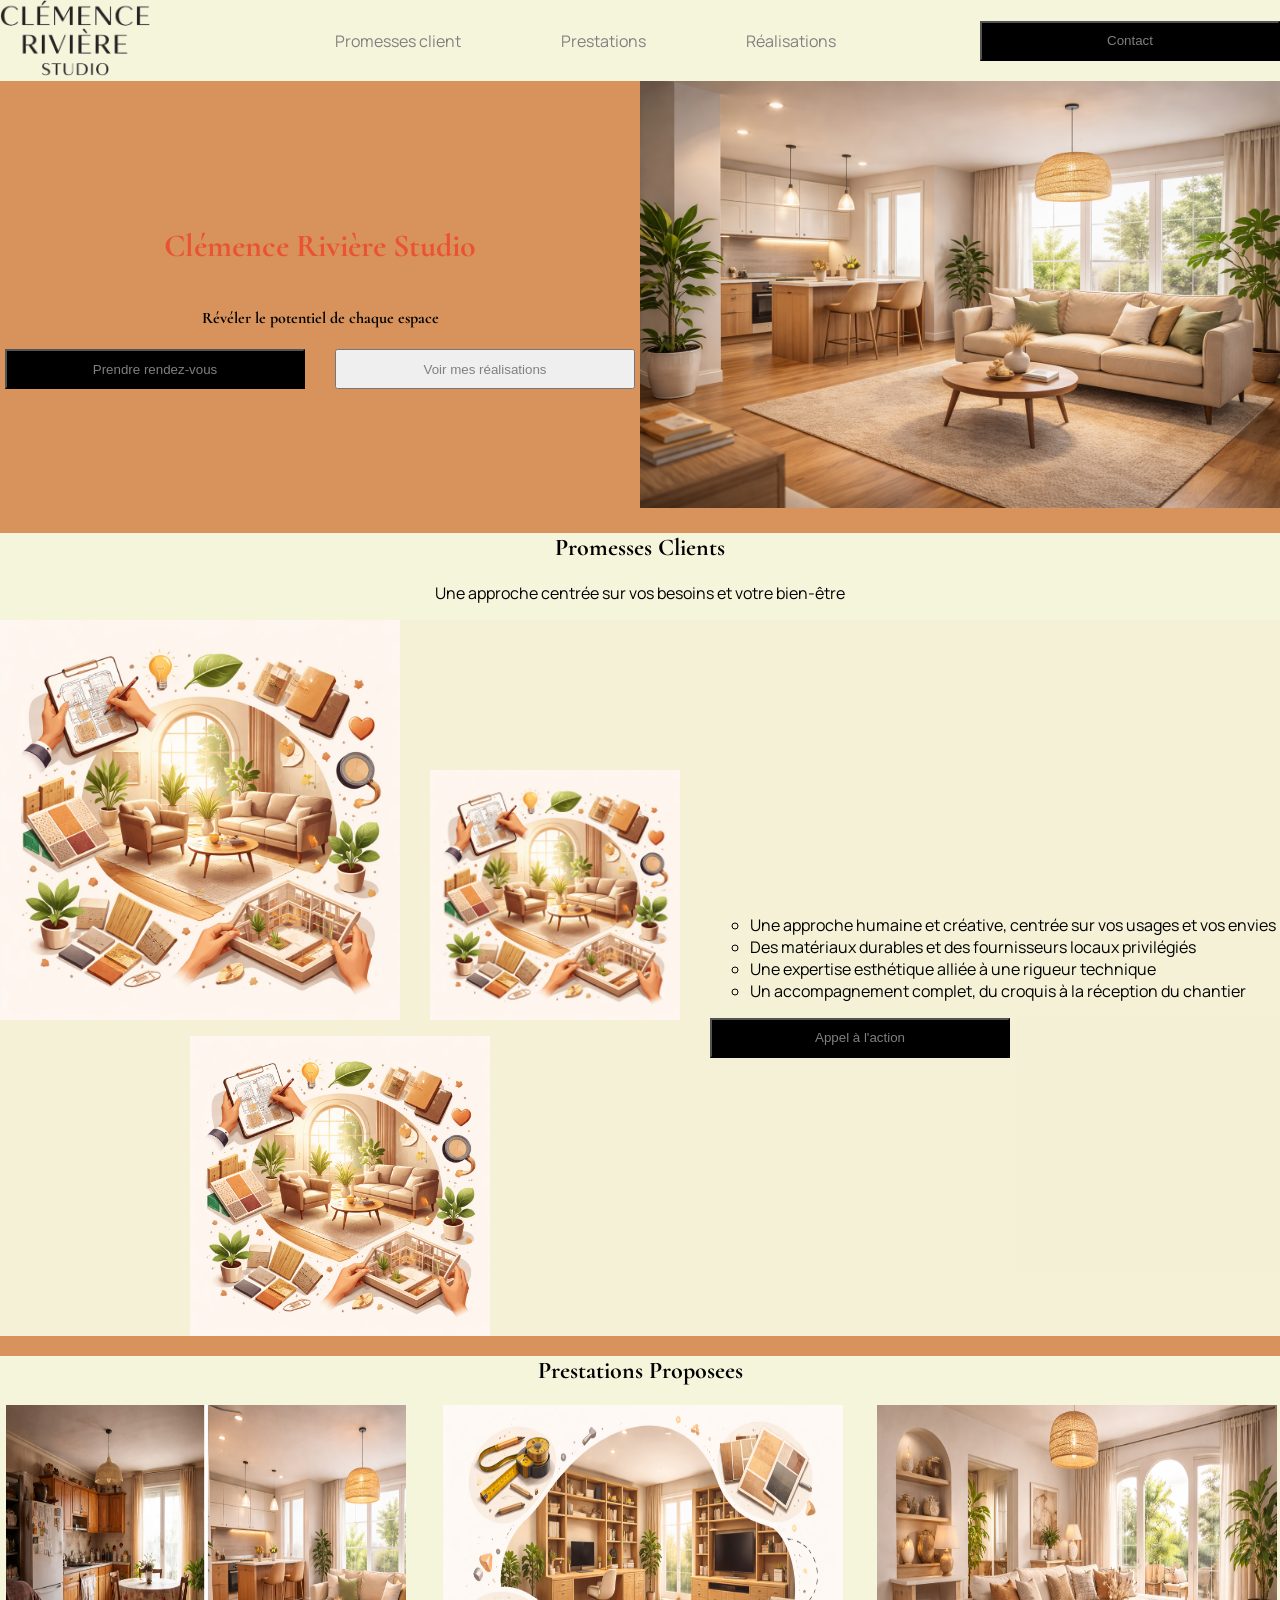
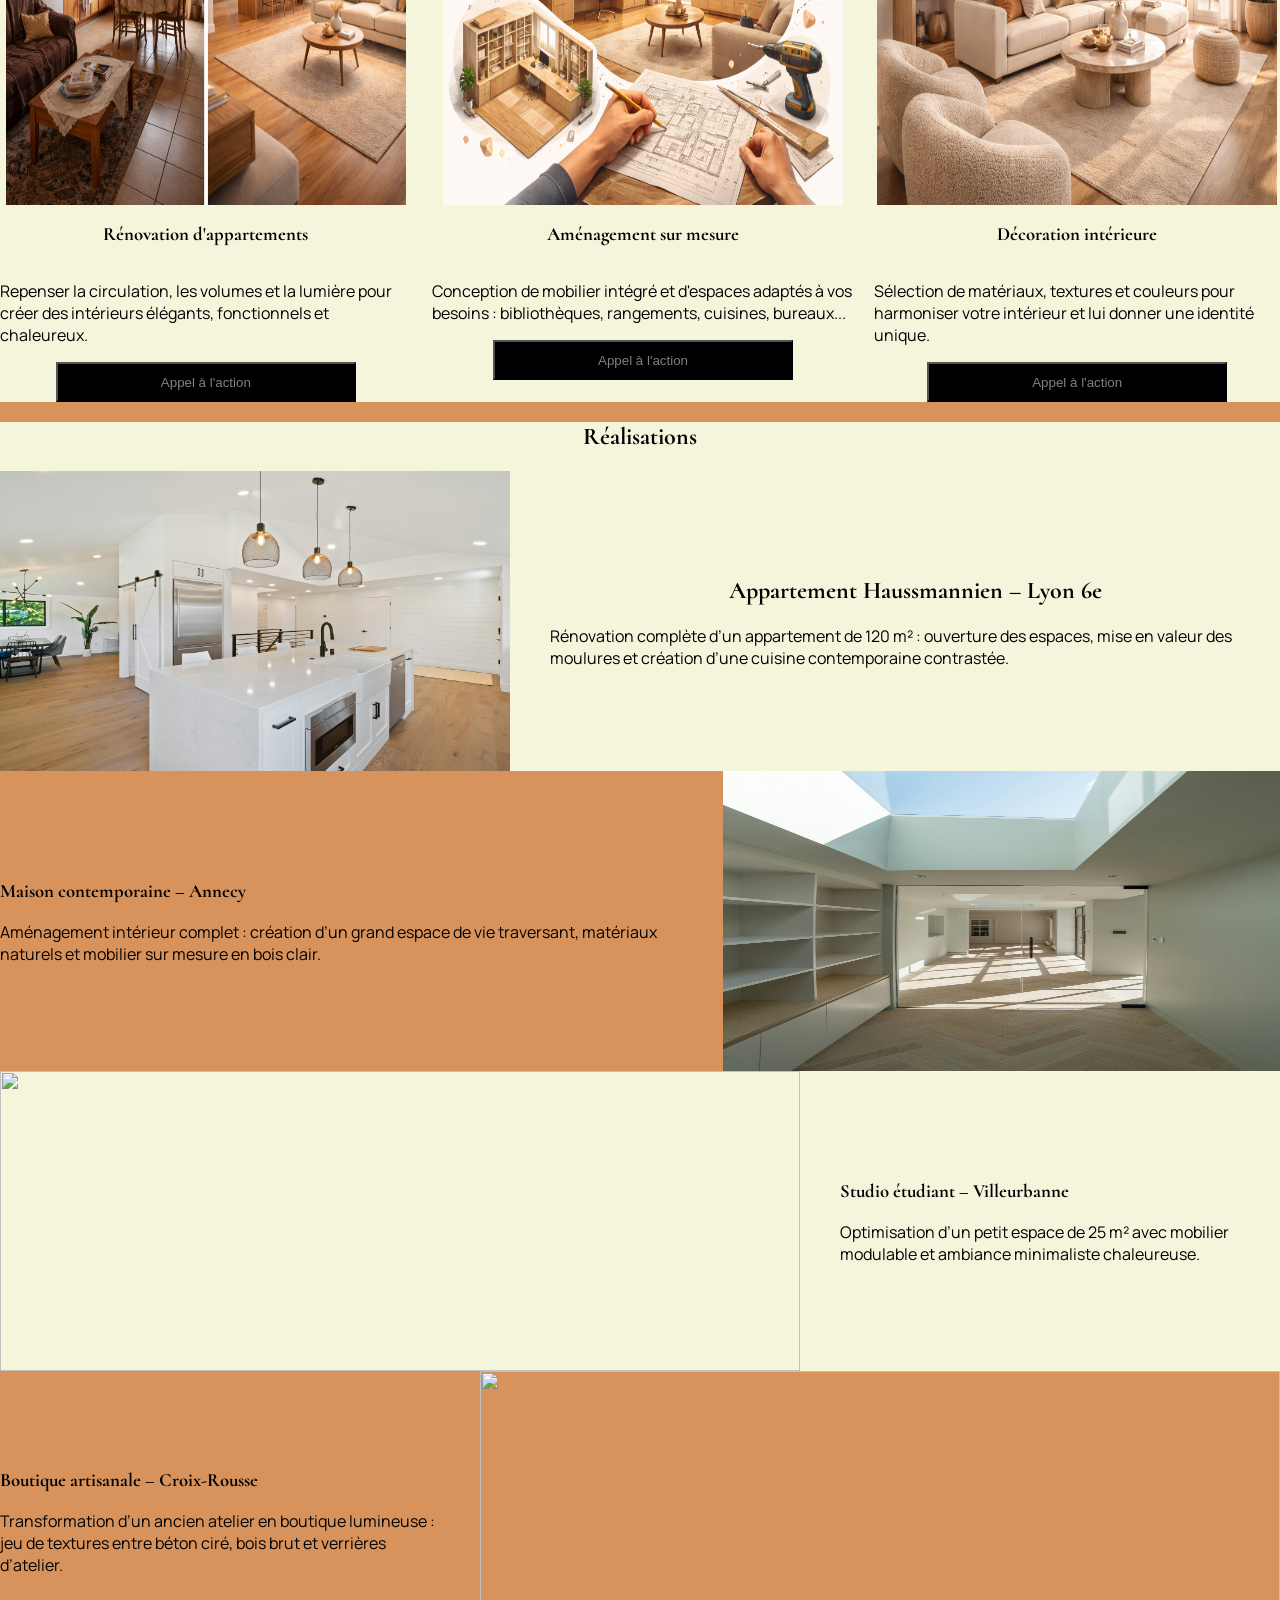
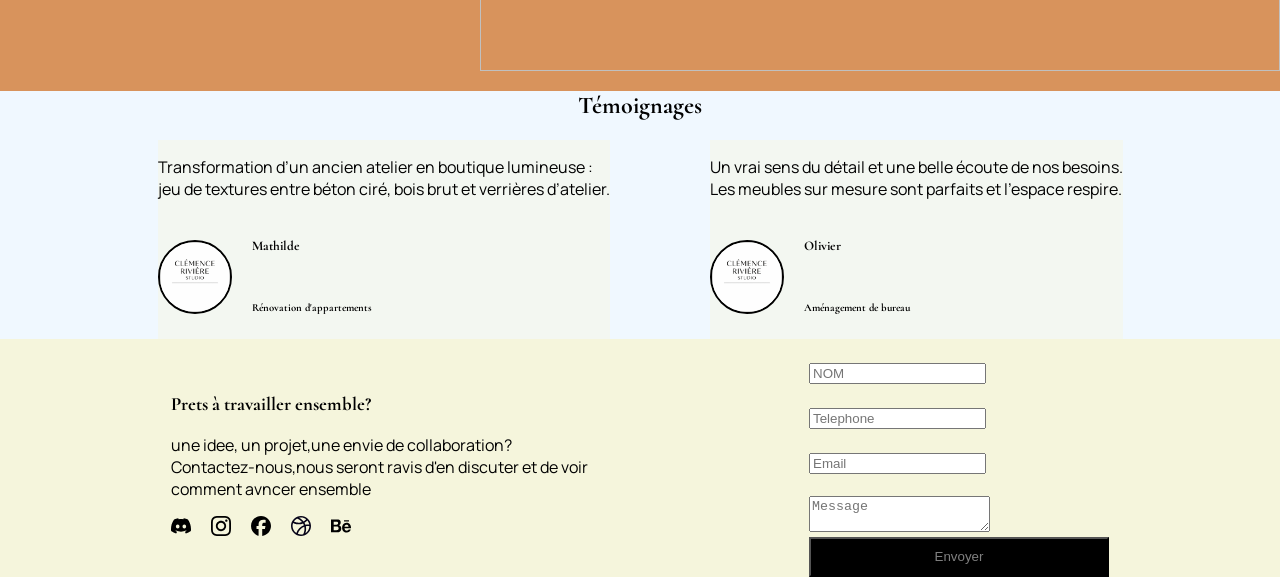
==== commit bb92db8f: "n" ====
--- a/index.html
+++ b/index.html
@@ -28,8 +28,8 @@
             <h1>Clémence Rivière Studio</h1>
             <h4>Révéler le potentiel de chaque espace</h4>
             <div class="but">
-                <button class="mk"><a href="#"> Prendre rendez-vous</a></button>
-                <button><a href="#">Voir mes réalisations</a></button>
+                <button class="mk"><a href="rdv.html"> Prendre rendez-vous</a></button>
+                <button><a href="mes realisations.html">Voir mes réalisations</a></button>
             </div>
         </div>
         <div  class="container-couverture">
@@ -48,7 +48,7 @@
 
                <div class="im-pro">
                 <div class="im-promesse">
-                    <img class="pc" src="assets/promesses.png" alt="">
+                    <img class="pc0" src="assets/promesses.png" alt="">
                     <img class="pc2" src="assets/promesses.png" alt="">
                 </div>
                 <img class="pc1" src="assets/promesses.png" alt="">
@@ -83,7 +83,7 @@
                         <h3>Rénovation d'appartements</h3>
                         <p>Repenser la circulation, les volumes et la lumière pour créer des intérieurs élégants,
                             fonctionnels et chaleureux.</p>
-                        <button class="mk"><a href="#"> Appel à l'action</a></button>
+                        <button class="mk"><a href="action.html"> Appel à l'action</a></button>
                     </div>
 
 
@@ -98,7 +98,7 @@
                         <h3>Aménagement sur mesure</h3>
                         <p> Conception de mobilier intégré et d'espaces adaptés à vos besoins : bibliothèques,
                             rangements, cuisines, bureaux...</p>
-                        <button class="mk"><a href="#"> Appel à l'action</a></button>
+                        <button class="mk"><a href="action.html"> Appel à l'action</a></button>
 
                     </div>
 
@@ -114,7 +114,7 @@
                         <h3>Décoration intérieure</h3>
                         <p>Sélection de matériaux, textures et couleurs pour harmoniser votre intérieur et lui donner
                             une identité unique.</p>
-                        <button class="mk"><a href="#"> Appel à l'action</a></button>
+                        <button class="mk"><a href="action.html"> Appel à l'action</a></button>
                     </div>
 
 
@@ -140,7 +140,7 @@
             <div class="r1">
                 <img class="rphoto" src="assets/im3rd-media-FJZtZldA-uE-unsplash.jpg" alt="">
                 <div class="m">
-                    <h3>Appartement Haussmannien – Lyon 6e</h3>
+                    <h2>Appartement Haussmannien – Lyon 6e</h2>
                     <p>Rénovation complète d’un appartement de 120 m² : ouverture des espaces, mise en valeur des
                         moulures et création d’une cuisine contemporaine contrastée.</p>
                 </div>
@@ -247,12 +247,11 @@
                 voir <br>comment avncer ensemble </p>
                 <div class="action">
                     
-                       <a href="https:.discorde.com"><img id="avat" src="icons/icons/discord.svg"></a> 
-                       <a href="https:.instagram.com"><img id="avat" src="icons/icons/instagram.svg"></a>
-                        <a href="https:.facebook.com"><img id="avat" src="icons/icons/facebook.svg"></a>
+                       <a href="https://discord.com/"><img id="avat" src="icons/icons/discord.svg"></a> 
+                       <a href="https://www.instagram.com/?hl=fr"><img id="avat" src="icons/icons/instagram.svg"></a>
+                        <a href="https://www.facebook.com/?locale=fr_FR"><img id="avat" src="icons/icons/facebook.svg"></a>
                         <a href="https://dribbble.com/"><img id="avat" src="icons/icons/dribbble.svg"></a>
-                       <a href="https:.instagram.com"><img id="avat" src="icons/icons/instagram.svg"></a> 
-                       <a href="https:.behance.com"><img id="avat" src="icons/icons/behance.svg"></a> 
+                       <a href="https://www.behance.net/"><img id="avat" src="icons/icons/behance.svg"></a> 
                     </div>
                         
                         </div>
--- a/style.css
+++ b/style.css
@@ -1,9 +1,10 @@
 @import url('https://fonts.googleapis.com/css2?family=Cormorant:ital,wght@0,300..700;1,300..700&family=Manrope:wght@200..800&display=swap');
 
 body{
-    margin: 0;
+    margin: 0px;
     font-family: "Manrope", sans-serif;
     background-color: #D8935C;
+    padding: 0px;
     
 }
 
@@ -33,7 +34,8 @@
     position: sticky;
     top: 0;
    z-index: 1000;
-   background-color: beige;
+   background-color: beige;ù
+   padding: ;
 
 }
 
@@ -147,10 +149,12 @@
 }
 .color-re{
     background-color: beige;
+    padding: 0;
+    margin: 0;
 }
 .rphoto{
-    width: 500px;
-    height: 500px;
+    width: 800px;
+    height: 300px;
 }
 
 
@@ -206,6 +210,11 @@
     background-color: #D8935C;
     
 }
+.pc0{
+    width: 400px;
+    height: 400px;
+
+}
 .pc1{
     width: 300px;
     height: 300px;
@@ -229,7 +238,20 @@
 }
 
 button{
-    width: 150px;
-    border-radius: 20px;
-    
+    width: 300px;
+    height: 40px;
+    border-radius: 20pxC;
+    
+}
+
+
+
+
+
+
+
+
+
+.action-finale{
+  display: flex;  
 }
